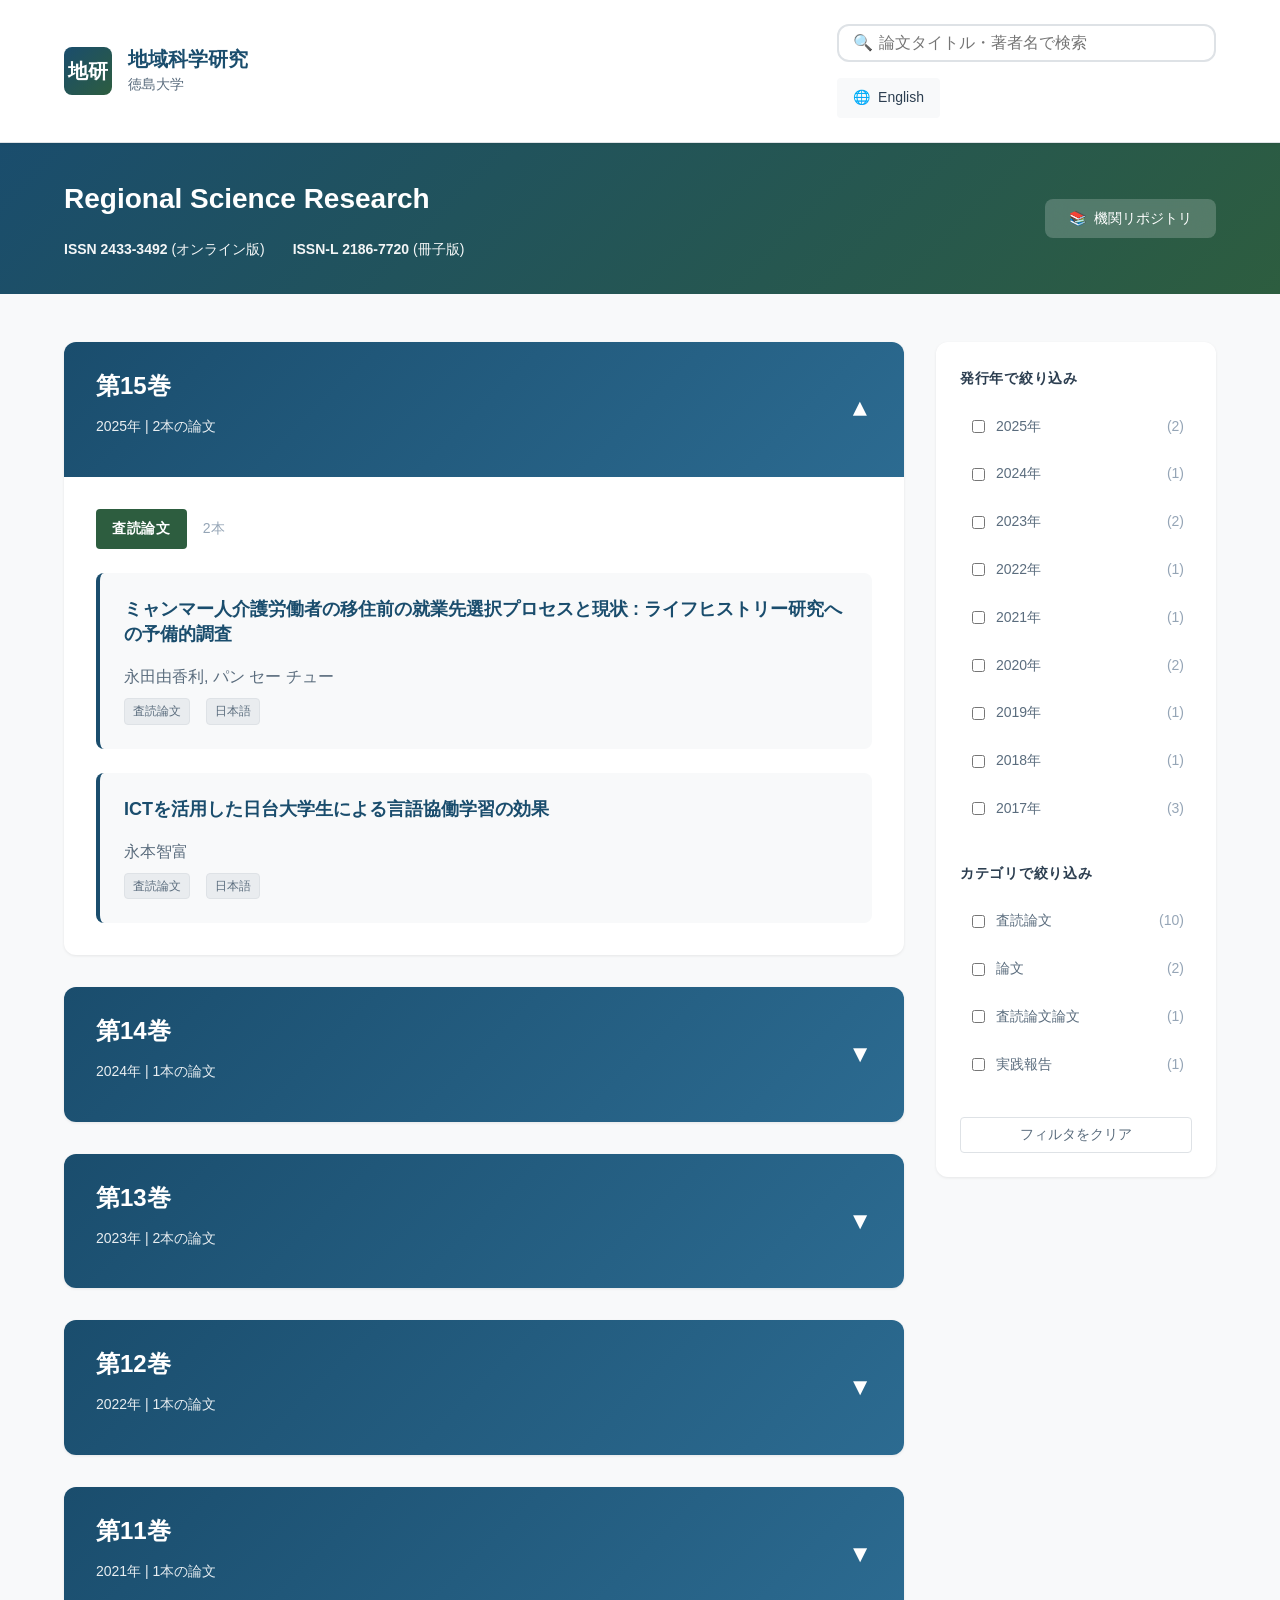
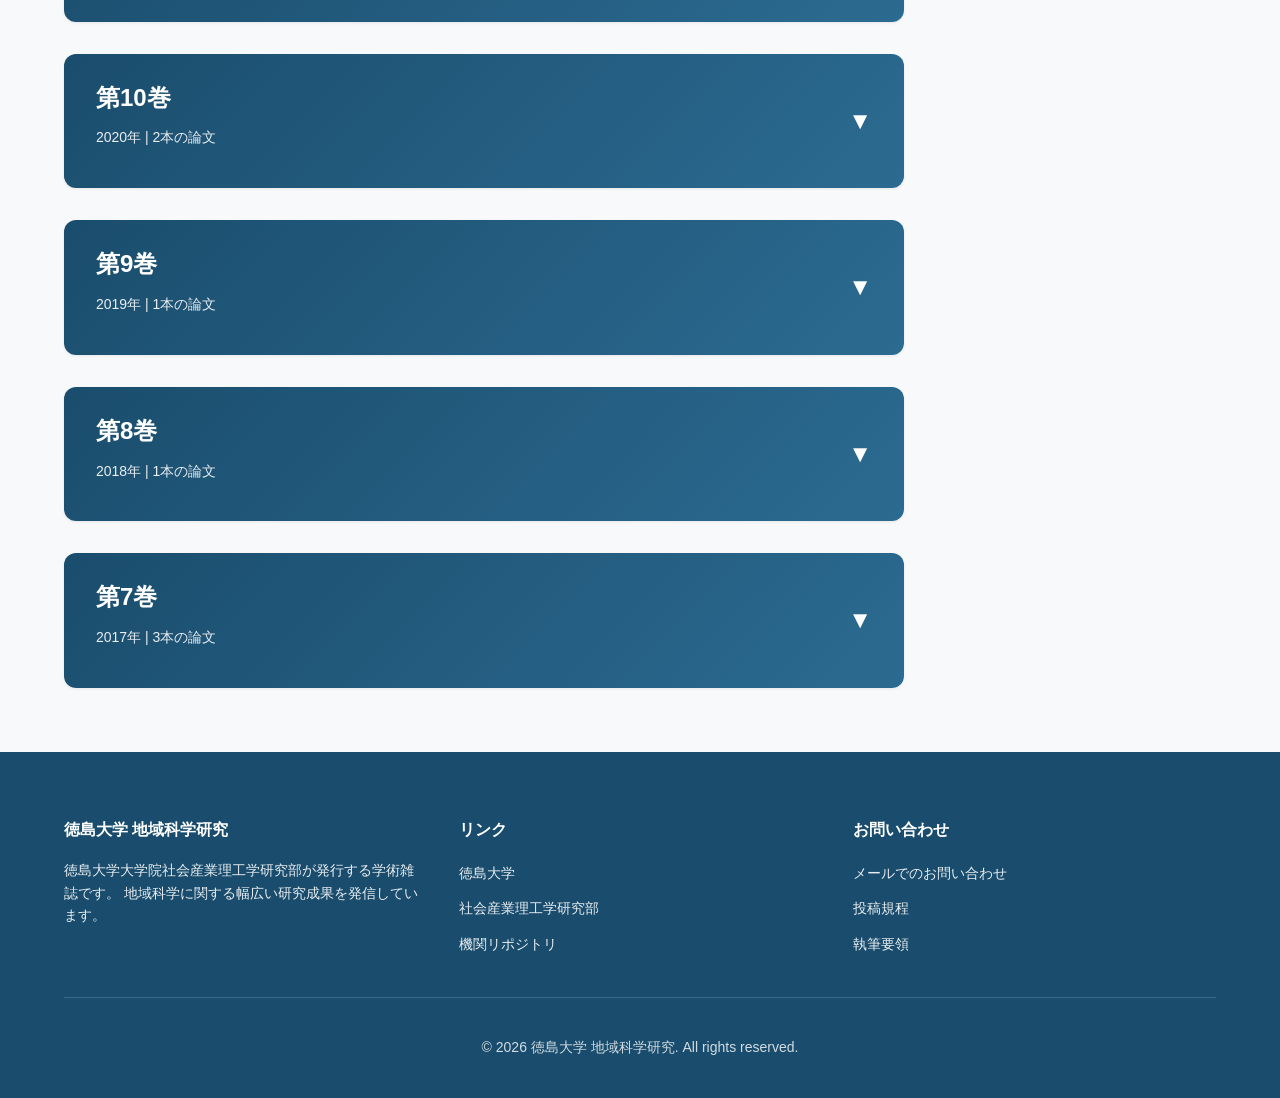
==== Bulletin/index.html @ 2221869e "added Vol.72 Bulletin data." ====
<!DOCTYPE html>
<html lang="ja">
<head>
    <meta charset="UTF-8">
    <meta name="viewport" content="width=device-width, initial-scale=1.0">
    <meta name="description" content="徳島大学 地域科学研究の目次一覧。研究論文、査読論文、研究ノートなどを巻号別に検索・閲覧できます。">
    <meta name="keywords" content="徳島大学, 地域科学研究, 学術誌, 論文, 紀要">
    <meta name="author" content="掛井秀一 (KAKEI Hidekazu)">
    <title>徳島大学 地域科学研究 - 目次一覧</title>
    
    <!-- SEO & Open Graph -->
    <meta property="og:title" content="徳島大学 地域科学研究 - 目次一覧">
    <meta property="og:description" content="徳島大学 地域科学研究の目次一覧。研究論文、査読論文、研究ノートなどを巻号別に検索・閲覧できます。">
    <meta property="og:type" content="website">
    
    <link rel="stylesheet" href="styles.css">
</head>
<body>
    <!-- ヘッダー -->
    <header class="header" role="banner">
        <div class="header-container">
            <div class="site-branding">
                <div class="site-logo" aria-hidden="true">地研</div>
                <div>
                    <h1 class="site-title">地域科学研究</h1>
                    <p class="site-subtitle">徳島大学</p>
                </div>
            </div>
            
            <div class="header-actions">
                <div class="search-container">
                    <span class="search-icon" aria-hidden="true">🔍</span>
                    <input 
                        type="search" 
                        class="search-input" 
                        id="searchInput"
                        placeholder="論文タイトル・著者名で検索"
                        aria-label="論文を検索"
                    >
                </div>
                <a href="reg_2025.html" class="lang-switch" aria-label="English版に切り替え">
                    <span aria-hidden="true">🌐</span>
                    <span>English</span>
                </a>
            </div>
        </div>
    </header>
    
    <!-- メタ情報バナー -->
    <section class="meta-banner">
        <div class="meta-container">
            <div class="meta-info">
                <h1>Regional Science Research</h1>
                <p class="issn-info">
                    <span><strong>ISSN 2433-3492</strong> (オンライン版)</span>
                    <span><strong>ISSN-L 2186-7720</strong> (冊子版)</span>
                </p>
            </div>
            <a href="https://www.tokushima-u.ac.jp/ias/bulletin/" class="repo-link" target="_blank" rel="noopener noreferrer">
                <span aria-hidden="true">📚</span>
                <span>機関リポジトリ</span>
            </a>
        </div>
    </section>
    
    <!-- メインコンテンツ -->
    <main class="main-container">
        <!-- 論文一覧 -->
        <div class="volumes-container" id="volumesContainer" role="main" aria-label="論文一覧">
            <!-- JavaScriptで動的に生成 -->
        </div>
        
        <!-- フィルタサイドバー -->
        <aside class="filters-sidebar" role="complementary" aria-label="フィルタ">
            <div class="filter-section">
                <h2 class="filter-title">発行年で絞り込み</h2>
                <div class="filter-options" id="yearFilters">
                    <!-- JavaScriptで動的に生成 -->
                </div>
            </div>
            
            <div class="filter-section">
                <h2 class="filter-title">カテゴリで絞り込み</h2>
                <div class="filter-options" id="categoryFilters">
                    <!-- JavaScriptで動的に生成 -->
                </div>
            </div>
            
            <button class="clear-filters" id="clearFilters">フィルタをクリア</button>
        </aside>
    </main>
    
    <!-- フッター -->
    <footer class="footer" role="contentinfo">
        <div class="footer-container">
            <div class="footer-content">
                <div class="footer-section">
                    <h3>徳島大学 地域科学研究</h3>
                    <p>
                        徳島大学大学院社会産業理工学研究部が発行する学術雑誌です。
                        地域科学に関する幅広い研究成果を発信しています。
                    </p>
                </div>
                
                <div class="footer-section">
                    <h3>リンク</h3>
                    <ul class="footer-links">
                        <li><a href="https://www.tokushima-u.ac.jp/" target="_blank" rel="noopener">徳島大学</a></li>
                        <li><a href="https://www.tokushima-u.ac.jp/ias/" target="_blank" rel="noopener">社会産業理工学研究部</a></li>
                        <li><a href="https://www.tokushima-u.ac.jp/ias/bulletin/" target="_blank" rel="noopener">機関リポジトリ</a></li>
                    </ul>
                </div>
                
                <div class="footer-section">
                    <h3>お問い合わせ</h3>
                    <ul class="footer-links">
                        <li><a href="mailto:contact@example.com">メールでのお問い合わせ</a></li>
                        <li><a href="#">投稿規程</a></li>
                        <li><a href="#">執筆要領</a></li>
                    </ul>
                </div>
            </div>
            
            <div class="footer-bottom">
                <p>&copy; 2026 徳島大学 地域科学研究. All rights reserved.</p>
            </div>
        </div>
    </footer>
    
    <script>
        // ============================================
        // データ
        // ============================================
        const volumesData = [
            {
                volume: 15,
                year: 2025,
                sections: {
                    "査読論文": [
                        {
                            title: "The Pre-Migration Work Destination Selection Process and current situation of Myanmar Care Migrant Workers in Rural Japan : A Preliminary Study for Life History Research",
                            titleJa: "ミャンマー人介護労働者の移住前の就業先選択プロセスと現状 : ライフヒストリー研究への予備的調査",
                            authors: "Yukari Nagata, Pann Thae Chu",
                            authorsJa: "永田由香利, パン セー チュー",
                            link: "https://tokushima-u.repo.nii.ac.jp/records/2013313",
                            language: "ja",
                            tags: ["査読論文"]
                        },
                        {
                            title: "A Case Study on Future Prospects of ICT-Based Collaborative Language Learning between Japanese and Taiwanese University Students",
                            titleJa: "ICTを活用した日台大学生による言語協働学習の効果",
                            authors: "Chifu Nagamoto",
                            authorsJa: "永本智富",
                            link: "https://tokushima-u.repo.nii.ac.jp/records/2013862",
                            language: "ja",
                            tags: ["査読論文"]
                        }
                    ]
                }
            },
            {
                volume: 14,
                year: 2024,
                sections: {
                    "査読論文": [
                        {
                            title: "Issues regarding skateboarding events sponsored by the government – Examples of three events held in Tokushima Prefecture –",
                            titleJa: "行政が主催するスケートボードイベントに関する課題 – 徳島県で開催された3つのイベントを事例として –",
                            authors: "Mikiya Ota, Takuya Yabe",
                            authorsJa: "太田幹也, 矢部拓也",
                            link: "https://repo.lib.tokushima-u.ac.jp/ja/list/t-pubs/rsr/14/--/item/119391",
                            language: "ja",
                            tags: ["査読論文"]
                        }
                    ]
                }
            },
            {
                volume: 13,
                year: 2023,
                sections: {
                    "査読論文": [
                        {
                            title: "Issues and Possibility of Agricultural Cooperative in Marketing of Vegetables Through Analysis of Farmer's Market in Tokushima Prefecture : A Case Study in \"JA-Yumeichiba\" of Awagun-Tobu Agricultural Cooperative",
                            titleJa: "徳島県における農産物直売所の分析を通した農協の青果物マーケティングの課題と可能性 : 阿波郡東部農協「JA夢市場」を事例として",
                            authors: "Naoshi Hashimoto, Atsushi Yamafuji",
                            authorsJa: "橋本直史, 山藤篤",
                            link: "https://repo.lib.tokushima-u.ac.jp/ja/list/t-pubs/rsr/13/--/item/117894",
                            language: "ja",
                            tags: ["査読論文"]
                        },
                        {
                            title: "Issues and possibility of Carrot Marketing in Main Production Area of Tokushima Prefecture under COVID-19 Pandemic: A Case Study in Itanogun Agricultural Cooperative",
                            titleJa: "コロナ禍における徳島県主産地のニンジンマーケティングの課題と可能性 : 板野郡農協を事例として",
                            authors: "Naoshi Hashimoto",
                            authorsJa: "橋本直史",
                            link: "https://repo.lib.tokushima-u.ac.jp/ja/list/t-pubs/rsr/13/--/item/118517",
                            language: "ja",
                            tags: ["査読論文"]
                        }
                    ]
                }
            },
            {
                volume: 12,
                year: 2022,
                sections: {
                    "論文": [
                        {
                            title: "Present situation of Elaeocarpus zolloingeri tree planted in Mt. Shiroyama in 2006 : survival and infection status of Elaeocarpus yellows (Second Report)",
                            titleJa: "2006年に城山に植栽されたホルトノキの現況 : 生存と黄化病感染状況（第2報）",
                            authors: "Masaya Satoh, Nanoha Kusuda, Yoshiki Osaka, Sachina Seki, Mone Abe",
                            authorsJa: "佐藤征弥, 楠田菜乃羽, 大阪佳季, 関幸奈, 阿部萌音",
                            link: "https://repo.lib.tokushima-u.ac.jp/ja/list/t-pubs/rsr/12/--/item/117627",
                            language: "ja",
                            tags: ["論文"]
                        }
                    ]
                }
            },
            {
                volume: 11,
                year: 2021,
                sections: {
                    "査読論文": [
                        {
                            title: "Analysis on Agricultural Marketing of Naruto-Kintoki under Expandion of Exportation of Domestic Sweet Potato : Focus on Agricultural Cooperatives in Tokushima",
                            titleJa: "国産かんしょ輸出拡大下における鳴門金時の農業マーケティング分析 : 徳島県の農協を中心に",
                            authors: "Naoshi Hashimoto, Takashi Toyonari, Takehiko Tsuda",
                            authorsJa: "橋本直史, 豊成尚, 津田岳彦",
                            link: "https://repo.lib.tokushima-u.ac.jp/ja/list/t-pubs/rsr/11/--/item/115858",
                            language: "ja",
                            tags: ["査読論文"]
                        }
                    ]
                }
            },
            {
                volume: 10,
                year: 2020,
                sections: {
                    "査読論文": [
                        {
                            title: "Hachisuka Mochiaki's Overseas Achievements",
                            titleJa: "蜂須賀正韶の海外における業績",
                            authors: "Masaya Satoh, Yuri Takasuka, Daiki Matsu-ura, Yoshimi Takagi, Masaki Tomitsuka, Ryuji Yorioka, Takayoshi Miyazaki",
                            authorsJa: "佐藤征弥, 高須賀友里, 松浦大樹, 高木佳美, 富塚正樹, 依岡隆二, 宮崎隆義",
                            link: "https://repo.lib.tokushima-u.ac.jp/115414",
                            language: "ja",
                            tags: ["査読論文"]
                        },
                        {
                            title: "About park management dedicated to skateboarding in city park administration - Taking Naruto City's community opening facility \"UZU Park\" as an example -",
                            titleJa: "都市公園行政におけるスケートボード専用公園の管理運営について － 鳴門市コミュニティ開放施設「UZU PARK」を事例として －",
                            authors: "Mikiya Ota, Mituhiro Sato",
                            authorsJa: "太田幹也, 佐藤充宏",
                            link: "https://repo.lib.tokushima-u.ac.jp/115546",
                            language: "ja",
                            tags: ["査読論文"]
                        }
                    ]
                }
            },
            {
                volume: 9,
                year: 2019,
                sections: {
                    "論文": [
                        {
                            title: "Present situation of Elaeocarpus zolloingeri tree planted in Mt. Shiroyama in 2006 : survival and infection status of Elaeocarpus yellows",
                            titleJa: "2006年に城山に植栽されたホルトノキの現況 : 生存と黄化病感染状況",
                            authors: "Masaya Satoh, Miku Mizutani, Yuichi Kumagai, Ayano Nishimura, Ryuji Yorioka, Takayoshi Miyazaki",
                            authorsJa: "佐藤征弥, 水谷美玖, 熊谷雄一, 西村綾乃, 依岡隆二, 宮崎隆義",
                            link: "https://repo.lib.tokushima-u.ac.jp/113913",
                            language: "ja",
                            tags: ["論文"]
                        }
                    ]
                }
            },
            {
                volume: 8,
                year: 2018,
                sections: {
                    "査読論文": [
                        {
                            title: "Reexamination of the formation process of the retail market structure in the Japanese confectionery market : Focus on the 1970s to 2000s",
                            titleJa: "日本の菓子市場における小売市場構造の形成過程の再検討 : 1970年代から2000年代を中心に",
                            authors: "Naoshi Hashimoto",
                            authorsJa: "橋本直史",
                            link: "https://repo.lib.tokushima-u.ac.jp/112618",
                            language: "ja",
                            tags: ["査読論文"]
                        }
                    ]
                }
            },
            {
                volume: 7,
                year: 2017,
                sections: {
                    "査読論文論文": [
                        {
                            title: "Contemporary regional issues in sustainability : Prospective application for activation of local community and university education from an international seminar",
                            titleJa: "持続可能性における現代的地域課題：国際セミナーからの地域活性化と大学教育への展望的応用",
                            authors: "Awangku Hassanal Bahar Pengiran Bagul, Makoto Ohashi",
                            authorsJa: "アワンク・ハッサナル・バハル・ペンギラン・バグル, 大橋眞",
                            link: "https://repo.lib.tokushima-u.ac.jp/110200",
                            language: "en",
                            tags: ["論文"]
                        }
                    ],
                    "査読論文": [
                        {
                            title: "Relationship between Difficulties in Emotion Regulation and the Results of Activity and Distraction",
                            titleJa: "感情制御困難傾向と活動性および気晴らしの結果との関連",
                            authors: "Yuki Shinoura, Hiromi Sakai",
                            authorsJa: "篠浦友希, 境泉洋",
                            link: "https://repo.lib.tokushima-u.ac.jp/110887",
                            language: "ja",
                            tags: ["査読論文"]
                        }
                    ],
                    "実践報告": [
                        {
                            title: "Practical Report of FY2016 Tokushima University Faculty of Integrated Arts and Sciences Dean's Discretionary Budget Creative Research Project \"Moraes Commemoration Project for Regional Revitalization\"",
                            titleJa: "平成28年度徳島大学総合科学部部局長裁量経費総合科学部創生研究プロジェクト実践報告「モラエス顕彰による地方創生プロジェクト」",
                            authors: "Takayoshi Miyazaki, Eisaku Ishikawa, Masaya Satoh, Hiromi Sakai",
                            authorsJa: "宮崎隆義, 石川榮作, 佐藤征弥, 境泉洋",
                            link: "https://repo.lib.tokushima-u.ac.jp/110987",
                            language: "ja",
                            tags: ["実践報告"]
                        }
                    ]
                }
            }
        ];
        
        // ============================================
        // 状態管理
        // ============================================
        let activeYearFilters = new Set();
        let activeCategoryFilters = new Set();
        let searchQuery = '';
        
        // ============================================
        // 初期化
        // ============================================
        document.addEventListener('DOMContentLoaded', () => {
            renderFilters();
            renderVolumes();
            setupEventListeners();
        });
        
        // ============================================
        // フィルタの描画
        // ============================================
        function renderFilters() {
            // 年フィルタ
            const years = [...new Set(volumesData.map(v => v.year))].sort((a, b) => b - a);
            const yearFiltersContainer = document.getElementById('yearFilters');
            yearFiltersContainer.innerHTML = years.map(year => {
                const count = volumesData.find(v => v.year === year) ? 
                    Object.values(volumesData.find(v => v.year === year).sections)
                        .flat().length : 0;
                return `
                    <label class="filter-option">
                        <input type="checkbox" class="filter-checkbox year-filter" value="${year}" data-year="${year}">
                        <span class="filter-label">${year}年</span>
                        <span class="filter-count">(${count})</span>
                    </label>
                `;
            }).join('');
            
            // カテゴリフィルタ
            const categories = [...new Set(volumesData.flatMap(v => 
                Object.keys(v.sections)
            ))];
            const categoryFiltersContainer = document.getElementById('categoryFilters');
            categoryFiltersContainer.innerHTML = categories.map(category => {
                const count = volumesData.reduce((acc, v) => 
                    acc + (v.sections[category]?.length || 0), 0);
                return `
                    <label class="filter-option">
                        <input type="checkbox" class="filter-checkbox category-filter" value="${category}" data-category="${category}">
                        <span class="filter-label">${category}</span>
                        <span class="filter-count">(${count})</span>
                    </label>
                `;
            }).join('');
        }
        
        // ============================================
        // 巻号の描画
        // ============================================
        function renderVolumes() {
            const container = document.getElementById('volumesContainer');
            const filteredData = getFilteredData();
            
            if (filteredData.length === 0) {
                container.innerHTML = `
                    <div class="empty-state">
                        <div class="empty-state-icon" aria-hidden="true">📭</div>
                        <h2 class="empty-state-title">該当する論文が見つかりませんでした</h2>
                        <p class="empty-state-description">検索条件やフィルタを変更してお試しください</p>
                    </div>
                `;
                return;
            }
            
            container.innerHTML = filteredData.map(volume => `
                <article class="volume-card" data-volume="${volume.volume}">
                    <header class="volume-header" role="button" tabindex="0" aria-expanded="false" aria-controls="volume-${volume.volume}-content">
                        <div>
                            <h2 class="volume-title">第${volume.volume}巻</h2>
                            <p class="volume-meta">${volume.year}年 | ${getTotalPapers(volume)}本の論文</p>
                        </div>
                        <span class="accordion-icon" aria-hidden="true">▼</span>
                    </header>
                    <div class="volume-content" id="volume-${volume.volume}-content">
                        <div class="volume-body">
                            ${renderSections(volume.sections)}
                        </div>
                    </div>
                </article>
            `).join('');
            
            // アコーディオン機能
            document.querySelectorAll('.volume-header').forEach(header => {
                header.addEventListener('click', toggleAccordion);
                header.addEventListener('keydown', (e) => {
                    if (e.key === 'Enter' || e.key === ' ') {
                        e.preventDefault();
                        toggleAccordion(e);
                    }
                });
            });
            
            // 最新巻を自動的に展開
            const firstCard = document.querySelector('.volume-card');
            if (firstCard) {
                firstCard.classList.add('expanded');
                const header = firstCard.querySelector('.volume-header');
                if (header) {
                    header.setAttribute('aria-expanded', 'true');
                }
            }
        }
        
        function toggleAccordion(e) {
            const card = e.currentTarget.closest('.volume-card');
            const isExpanded = card.classList.contains('expanded');
            card.classList.toggle('expanded');
            e.currentTarget.setAttribute('aria-expanded', !isExpanded);
        }
        
        function renderSections(sections) {
            return Object.entries(sections).map(([category, papers]) => `
                <section class="category-section">
                    <div class="category-header">
                        <span class="category-badge">${category}</span>
                        <span class="category-count">${papers.length}本</span>
                    </div>
                    <div class="papers-list">
                        ${papers.map(paper => `
                            <article class="paper-item">
                                <a href="${paper.link}" class="paper-title-link" target="_blank" rel="noopener noreferrer">
                                    ${paper.titleJa || paper.title}
                                </a>
                                <p class="paper-authors">${paper.authorsJa || paper.authors}</p>
                                <div class="paper-meta">
                                    ${paper.tags.map(tag => `<span class="paper-tag">${tag}</span>`).join('')}
                                    <span class="paper-tag ${paper.language}">${paper.language === 'ja' ? '日本語' : '英語'}</span>
                                </div>
                            </article>
                        `).join('')}
                    </div>
                </section>
            `).join('');
        }
        
        function getTotalPapers(volume) {
            return Object.values(volume.sections).reduce((acc, papers) => acc + papers.length, 0);
        }
        
        // ============================================
        // フィルタリング
        // ============================================
        function getFilteredData() {
            let filtered = volumesData;
            
            // 年でフィルタ
            if (activeYearFilters.size > 0) {
                filtered = filtered.filter(v => activeYearFilters.has(v.year));
            }
            
            // カテゴリでフィルタ
            if (activeCategoryFilters.size > 0) {
                filtered = filtered.map(volume => ({
                    ...volume,
                    sections: Object.fromEntries(
                        Object.entries(volume.sections)
                            .filter(([category]) => activeCategoryFilters.has(category))
                    )
                })).filter(v => Object.keys(v.sections).length > 0);
            }
            
            // 検索でフィルタ
            if (searchQuery) {
                filtered = filtered.map(volume => ({
                    ...volume,
                    sections: Object.fromEntries(
                        Object.entries(volume.sections).map(([category, papers]) => [
                            category,
                            papers.filter(paper => 
                                matchesSearch(paper, searchQuery)
                            )
                        ]).filter(([_, papers]) => papers.length > 0)
                    )
                })).filter(v => Object.keys(v.sections).length > 0);
            }
            
            return filtered;
        }
        
        function matchesSearch(paper, query) {
            const searchText = query.toLowerCase();
            return (
                (paper.title && paper.title.toLowerCase().includes(searchText)) ||
                (paper.titleJa && paper.titleJa.toLowerCase().includes(searchText)) ||
                (paper.authors && paper.authors.toLowerCase().includes(searchText)) ||
                (paper.authorsJa && paper.authorsJa.toLowerCase().includes(searchText))
            );
        }
        
        // ============================================
        // イベントリスナー
        // ============================================
        function setupEventListeners() {
            // 検索
            const searchInput = document.getElementById('searchInput');
            searchInput.addEventListener('input', debounce((e) => {
                searchQuery = e.target.value.trim();
                renderVolumes();
            }, 300));
            
            // 年フィルタ
            document.addEventListener('change', (e) => {
                if (e.target.classList.contains('year-filter')) {
                    const year = parseInt(e.target.dataset.year);
                    if (e.target.checked) {
                        activeYearFilters.add(year);
                    } else {
                        activeYearFilters.delete(year);
                    }
                    renderVolumes();
                }
            });
            
            // カテゴリフィルタ
            document.addEventListener('change', (e) => {
                if (e.target.classList.contains('category-filter')) {
                    const category = e.target.dataset.category;
                    if (e.target.checked) {
                        activeCategoryFilters.add(category);
                    } else {
                        activeCategoryFilters.delete(category);
                    }
                    renderVolumes();
                }
            });
            
            // フィルタクリア
            document.getElementById('clearFilters').addEventListener('click', () => {
                activeYearFilters.clear();
                activeCategoryFilters.clear();
                searchQuery = '';
                document.getElementById('searchInput').value = '';
                document.querySelectorAll('.filter-checkbox').forEach(cb => cb.checked = false);
                renderVolumes();
            });
        }
        
        // ============================================
        // ユーティリティ
        // ============================================
        function debounce(func, wait) {
            let timeout;
            return function executedFunction(...args) {
                const later = () => {
                    clearTimeout(timeout);
                    func(...args);
                };
                clearTimeout(timeout);
                timeout = setTimeout(later, wait);
            };
        }
    </script>
</body>
</html>
---- Bulletin/styles.css ----
/* ============================================
   CSS変数: テーマ管理
============================================ */
:root {
    /* カラーパレット */
    --color-primary: #1a4d6d;        /* 深い藍色 */
    --color-primary-light: #2c6b91;
    --color-primary-dark: #0d3d5a;
    --color-accent: #2d5d3f;         /* 徳島の深緑 */
    --color-accent-light: #3d7d5f;
    --color-bg-main: #ffffff;
    --color-bg-secondary: #f8f9fa;
    --color-bg-tertiary: #e9ecef;
    --color-text-primary: #2c3e50;
    --color-text-secondary: #5a6c7d;
    --color-text-muted: #95a5b6;
    --color-border: #dee2e6;
    --color-link: #1a4d6d;
    --color-link-hover: #2c6b91;
    --color-shadow: rgba(0, 0, 0, 0.08);
    --color-focus: #4a90e2;
    
    /* タイポグラフィ */
    --font-family-base: -apple-system, BlinkMacSystemFont, "Segoe UI", "Hiragino Sans", "Hiragino Kaku Gothic ProN", "Noto Sans JP", Meiryo, sans-serif;
    --font-family-heading: -apple-system, BlinkMacSystemFont, "Segoe UI", "Hiragino Sans", "Hiragino Kaku Gothic ProN", "Noto Sans JP", Meiryo, sans-serif;
    --font-size-base: 16px;
    --font-size-small: 0.875rem;
    --font-size-large: 1.125rem;
    --line-height-base: 1.7;
    --line-height-heading: 1.4;
    
    /* スペーシング */
    --spacing-xs: 0.5rem;
    --spacing-sm: 1rem;
    --spacing-md: 1.5rem;
    --spacing-lg: 2rem;
    --spacing-xl: 3rem;
    --spacing-2xl: 4rem;
    
    /* コンポーネント */
    --border-radius: 8px;
    --border-radius-sm: 4px;
    --border-radius-lg: 12px;
    --box-shadow-sm: 0 1px 3px var(--color-shadow);
    --box-shadow-md: 0 4px 12px var(--color-shadow);
    --box-shadow-lg: 0 8px 24px var(--color-shadow);
    --transition-fast: 0.15s ease;
    --transition-base: 0.3s ease;
    
    /* レイアウト */
    --container-max-width: 1200px;
    --sidebar-width: 280px;
}

/* ============================================
   リセット & ベーススタイル
============================================ */
*, *::before, *::after {
    box-sizing: border-box;
}

html {
    font-size: var(--font-size-base);
    scroll-behavior: smooth;
}

body {
    margin: 0;
    padding: 0;
    font-family: var(--font-family-base);
    color: var(--color-text-primary);
    background-color: var(--color-bg-secondary);
    line-height: var(--line-height-base);
    -webkit-font-smoothing: antialiased;
    -moz-osx-font-smoothing: grayscale;
}

/* アクセシビリティ: フォーカスリング */
*:focus-visible {
    outline: 3px solid var(--color-focus);
    outline-offset: 2px;
}

/* ============================================
   ヘッダー
============================================ */
.header {
    background-color: var(--color-bg-main);
    border-bottom: 1px solid var(--color-border);
    padding: var(--spacing-md) 0;
    position: sticky;
    top: 0;
    z-index: 100;
    box-shadow: var(--box-shadow-sm);
}

.header-container {
    max-width: var(--container-max-width);
    margin: 0 auto;
    padding: 0 var(--spacing-md);
    display: flex;
    flex-wrap: wrap;
    align-items: center;
    gap: var(--spacing-md);
}

.site-branding {
    display: flex;
    align-items: center;
    gap: var(--spacing-sm);
    flex: 1;
    min-width: 0;
}

.site-logo {
    width: 48px;
    height: 48px;
    background: linear-gradient(135deg, var(--color-primary), var(--color-accent));
    border-radius: var(--border-radius);
    display: flex;
    align-items: center;
    justify-content: center;
    font-weight: bold;
    color: white;
    font-size: 1.25rem;
    flex-shrink: 0;
}

.site-title {
    margin: 0;
    font-size: 1.25rem;
    font-weight: 600;
    color: var(--color-primary);
    line-height: var(--line-height-heading);
}

.site-subtitle {
    margin: 0;
    font-size: var(--font-size-small);
    color: var(--color-text-secondary);
    font-weight: normal;
}

.header-actions {
    display: flex;
    align-items: center;
    gap: var(--spacing-sm);
    flex-wrap: wrap;
}

.lang-switch {
    display: inline-flex;
    align-items: center;
    gap: var(--spacing-xs);
    padding: var(--spacing-xs) var(--spacing-sm);
    background-color: var(--color-bg-secondary);
    border-radius: var(--border-radius-sm);
    text-decoration: none;
    color: var(--color-text-primary);
    font-size: var(--font-size-small);
    transition: all var(--transition-fast);
}

.lang-switch:hover {
    background-color: var(--color-primary);
    color: white;
}

.search-container {
    width: 100%;
    max-width: 400px;
    position: relative;
}

.search-input {
    width: 100%;
    padding: var(--spacing-xs) var(--spacing-sm);
    padding-left: 40px;
    border: 2px solid var(--color-border);
    border-radius: var(--border-radius-lg);
    font-size: var(--font-size-base);
    transition: all var(--transition-fast);
}

.search-input:focus {
    border-color: var(--color-primary);
    box-shadow: 0 0 0 3px rgba(26, 77, 109, 0.1);
}

.search-icon {
    position: absolute;
    left: var(--spacing-sm);
    top: 50%;
    transform: translateY(-50%);
    color: var(--color-text-muted);
    pointer-events: none;
}

/* ============================================
   メタ情報バナー
============================================ */
.meta-banner {
    background: linear-gradient(135deg, var(--color-primary), var(--color-accent));
    color: white;
    padding: var(--spacing-lg) 0;
}

.meta-container {
    max-width: var(--container-max-width);
    margin: 0 auto;
    padding: 0 var(--spacing-md);
    display: flex;
    flex-wrap: wrap;
    gap: var(--spacing-lg);
    align-items: center;
}

.meta-info {
    flex: 1;
    min-width: 300px;
}

.meta-info h1 {
    margin: 0 0 var(--spacing-xs) 0;
    font-size: 1.75rem;
    font-weight: 600;
}

.issn-info {
    margin: var(--spacing-sm) 0 0 0;
    font-size: var(--font-size-small);
    opacity: 0.95;
}

.issn-info span {
    margin-right: var(--spacing-md);
}

.repo-link {
    display: inline-flex;
    align-items: center;
    gap: var(--spacing-xs);
    padding: var(--spacing-xs) var(--spacing-md);
    background-color: rgba(255, 255, 255, 0.2);
    color: white;
    text-decoration: none;
    border-radius: var(--border-radius);
    font-size: var(--font-size-small);
    font-weight: 500;
    transition: all var(--transition-fast);
    backdrop-filter: blur(10px);
}

.repo-link:hover {
    background-color: rgba(255, 255, 255, 0.3);
}

/* ============================================
   メインレイアウト
============================================ */
.main-container {
    max-width: var(--container-max-width);
    margin: var(--spacing-xl) auto;
    padding: 0 var(--spacing-md);
    display: grid;
    grid-template-columns: 1fr;
    gap: var(--spacing-lg);
}

@media (min-width: 1024px) {
    .main-container {
        grid-template-columns: 1fr var(--sidebar-width);
    }
}

/* ============================================
   フィルタサイドバー
============================================ */
.filters-sidebar {
    background-color: var(--color-bg-main);
    padding: var(--spacing-md);
    border-radius: var(--border-radius-lg);
    box-shadow: var(--box-shadow-sm);
    height: fit-content;
    position: sticky;
    top: calc(80px + var(--spacing-md));
}

.filter-section {
    margin-bottom: var(--spacing-lg);
}

.filter-section:last-child {
    margin-bottom: 0;
}

.filter-title {
    font-size: 0.9rem;
    font-weight: 600;
    color: var(--color-text-primary);
    margin: 0 0 var(--spacing-sm) 0;
    text-transform: uppercase;
    letter-spacing: 0.05em;
}

.filter-options {
    display: flex;
    flex-direction: column;
    gap: var(--spacing-xs);
}

.filter-option {
    display: flex;
    align-items: center;
    gap: var(--spacing-xs);
    padding: var(--spacing-xs);
    cursor: pointer;
    border-radius: var(--border-radius-sm);
    transition: background-color var(--transition-fast);
}

.filter-option:hover {
    background-color: var(--color-bg-secondary);
}

.filter-checkbox {
    cursor: pointer;
}

.filter-label {
    cursor: pointer;
    font-size: var(--font-size-small);
    color: var(--color-text-secondary);
    flex: 1;
}

.filter-count {
    font-size: var(--font-size-small);
    color: var(--color-text-muted);
}

.clear-filters {
    width: 100%;
    padding: var(--spacing-xs) var(--spacing-sm);
    background-color: transparent;
    border: 1px solid var(--color-border);
    border-radius: var(--border-radius-sm);
    color: var(--color-text-secondary);
    cursor: pointer;
    font-size: var(--font-size-small);
    transition: all var(--transition-fast);
}

.clear-filters:hover {
    background-color: var(--color-bg-secondary);
    border-color: var(--color-text-secondary);
}

/* ============================================
   巻号カード
============================================ */
.volumes-container {
    display: flex;
    flex-direction: column;
    gap: var(--spacing-lg);
}

.volume-card {
    background-color: var(--color-bg-main);
    border-radius: var(--border-radius-lg);
    box-shadow: var(--box-shadow-sm);
    overflow: hidden;
    transition: box-shadow var(--transition-base);
}

.volume-card:hover {
    box-shadow: var(--box-shadow-md);
}

.volume-header {
    background: linear-gradient(135deg, var(--color-primary), var(--color-primary-light));
    color: white;
    padding: var(--spacing-md) var(--spacing-lg);
    cursor: pointer;
    display: flex;
    align-items: center;
    justify-content: space-between;
    transition: background var(--transition-fast);
}

.volume-header:hover {
    background: linear-gradient(135deg, var(--color-primary-dark), var(--color-primary));
}

.volume-title {
    margin: 0;
    font-size: 1.5rem;
    font-weight: 600;
}

.volume-meta {
    font-size: var(--font-size-small);
    opacity: 0.9;
    margin-top: var(--spacing-xs);
}

.accordion-icon {
    font-size: 1.5rem;
    transition: transform var(--transition-base);
}

.volume-card.expanded .accordion-icon {
    transform: rotate(180deg);
}

.volume-content {
    max-height: 0;
    overflow: hidden;
    transition: max-height var(--transition-base) ease-out;
}

.volume-card.expanded .volume-content {
    max-height: 10000px;
}

.volume-body {
    padding: var(--spacing-lg);
}

/* ============================================
   カテゴリセクション
============================================ */
.category-section {
    margin-bottom: var(--spacing-lg);
}

.category-section:last-child {
    margin-bottom: 0;
}

.category-header {
    display: flex;
    align-items: center;
    gap: var(--spacing-sm);
    margin-bottom: var(--spacing-md);
}

.category-badge {
    display: inline-block;
    padding: var(--spacing-xs) var(--spacing-sm);
    background-color: var(--color-accent);
    color: white;
    font-size: var(--font-size-small);
    font-weight: 600;
    border-radius: var(--border-radius-sm);
    text-transform: uppercase;
    letter-spacing: 0.05em;
}

.category-count {
    font-size: var(--font-size-small);
    color: var(--color-text-muted);
}

/* ============================================
   論文リスト
============================================ */
.papers-list {
    display: flex;
    flex-direction: column;
    gap: var(--spacing-md);
}

.paper-item {
    padding: var(--spacing-md);
    border-left: 4px solid var(--color-primary);
    background-color: var(--color-bg-secondary);
    border-radius: var(--border-radius);
    transition: all var(--transition-fast);
}

.paper-item:hover {
    background-color: var(--color-bg-tertiary);
    border-left-color: var(--color-accent);
    transform: translateX(4px);
}

.paper-title-link {
    color: var(--color-link);
    text-decoration: none;
    font-size: var(--font-size-large);
    font-weight: 600;
    line-height: var(--line-height-heading);
    display: block;
    margin-bottom: var(--spacing-xs);
    transition: color var(--transition-fast);
}

.paper-title-link:hover {
    color: var(--color-link-hover);
    text-decoration: underline;
}

.paper-authors {
    color: var(--color-text-secondary);
    font-size: var(--font-size-base);
    margin-bottom: var(--spacing-xs);
}

.paper-meta {
    display: flex;
    flex-wrap: wrap;
    gap: var(--spacing-sm);
    align-items: center;
}

.paper-tag {
    display: inline-block;
    padding: 2px var(--spacing-xs);
    background-color: var(--color-bg-tertiary);
    color: var(--color-text-secondary);
    font-size: 0.75rem;
    border-radius: var(--border-radius-sm);
    border: 1px solid var(--color-border);
}

.paper-tag.japanese {
    background-color: #e3f2fd;
    border-color: #90caf9;
    color: #1565c0;
}

.paper-tag.english {
    background-color: #f3e5f5;
    border-color: #ce93d8;
    color: #6a1b9a;
}

/* ============================================
   空状態
============================================ */
.empty-state {
    text-align: center;
    padding: var(--spacing-2xl) var(--spacing-md);
    color: var(--color-text-muted);
}

.empty-state-icon {
    font-size: 4rem;
    margin-bottom: var(--spacing-md);
}

.empty-state-title {
    font-size: 1.5rem;
    color: var(--color-text-secondary);
    margin-bottom: var(--spacing-sm);
}

.empty-state-description {
    font-size: var(--font-size-base);
}

/* ============================================
   フッター
============================================ */
.footer {
    background-color: var(--color-primary);
    color: white;
    padding: var(--spacing-xl) 0 var(--spacing-md) 0;
    margin-top: var(--spacing-2xl);
}

.footer-container {
    max-width: var(--container-max-width);
    margin: 0 auto;
    padding: 0 var(--spacing-md);
}

.footer-content {
    display: grid;
    grid-template-columns: repeat(auto-fit, minmax(250px, 1fr));
    gap: var(--spacing-lg);
    margin-bottom: var(--spacing-lg);
}

.footer-section h3 {
    font-size: 1rem;
    font-weight: 600;
    margin-bottom: var(--spacing-sm);
}

.footer-section p {
    font-size: var(--font-size-small);
    line-height: 1.6;
    opacity: 0.9;
}

.footer-links {
    list-style: none;
    padding: 0;
    margin: 0;
}

.footer-links li {
    margin-bottom: var(--spacing-xs);
}

.footer-links a {
    color: white;
    text-decoration: none;
    font-size: var(--font-size-small);
    opacity: 0.9;
    transition: opacity var(--transition-fast);
}

.footer-links a:hover {
    opacity: 1;
    text-decoration: underline;
}

.footer-bottom {
    border-top: 1px solid rgba(255, 255, 255, 0.2);
    padding-top: var(--spacing-md);
    text-align: center;
    font-size: var(--font-size-small);
    opacity: 0.8;
}

/* ============================================
   レスポンシブ
============================================ */
@media (max-width: 1023px) {
    .filters-sidebar {
        position: static;
        margin-bottom: var(--spacing-lg);
    }
    
    .main-container {
        grid-template-columns: 1fr;
    }
}

@media (max-width: 768px) {
    .header-container {
        flex-direction: column;
        align-items: stretch;
    }
    
    .site-branding {
        justify-content: center;
    }
    
    .header-actions {
        justify-content: center;
    }
    
    .search-container {
        max-width: 100%;
    }
    
    .meta-container {
        flex-direction: column;
        align-items: stretch;
    }
    
    .meta-info {
        text-align: center;
    }
    
    .volume-title {
        font-size: 1.25rem;
    }
    
    .paper-title-link {
        font-size: 1rem;
    }
}

/* ============================================
   ユーティリティ
============================================ */
.sr-only {
    position: absolute;
    width: 1px;
    height: 1px;
    padding: 0;
    margin: -1px;
    overflow: hidden;
    clip: rect(0, 0, 0, 0);
    white-space: nowrap;
    border-width: 0;
}

.hidden {
    display: none !important;
}
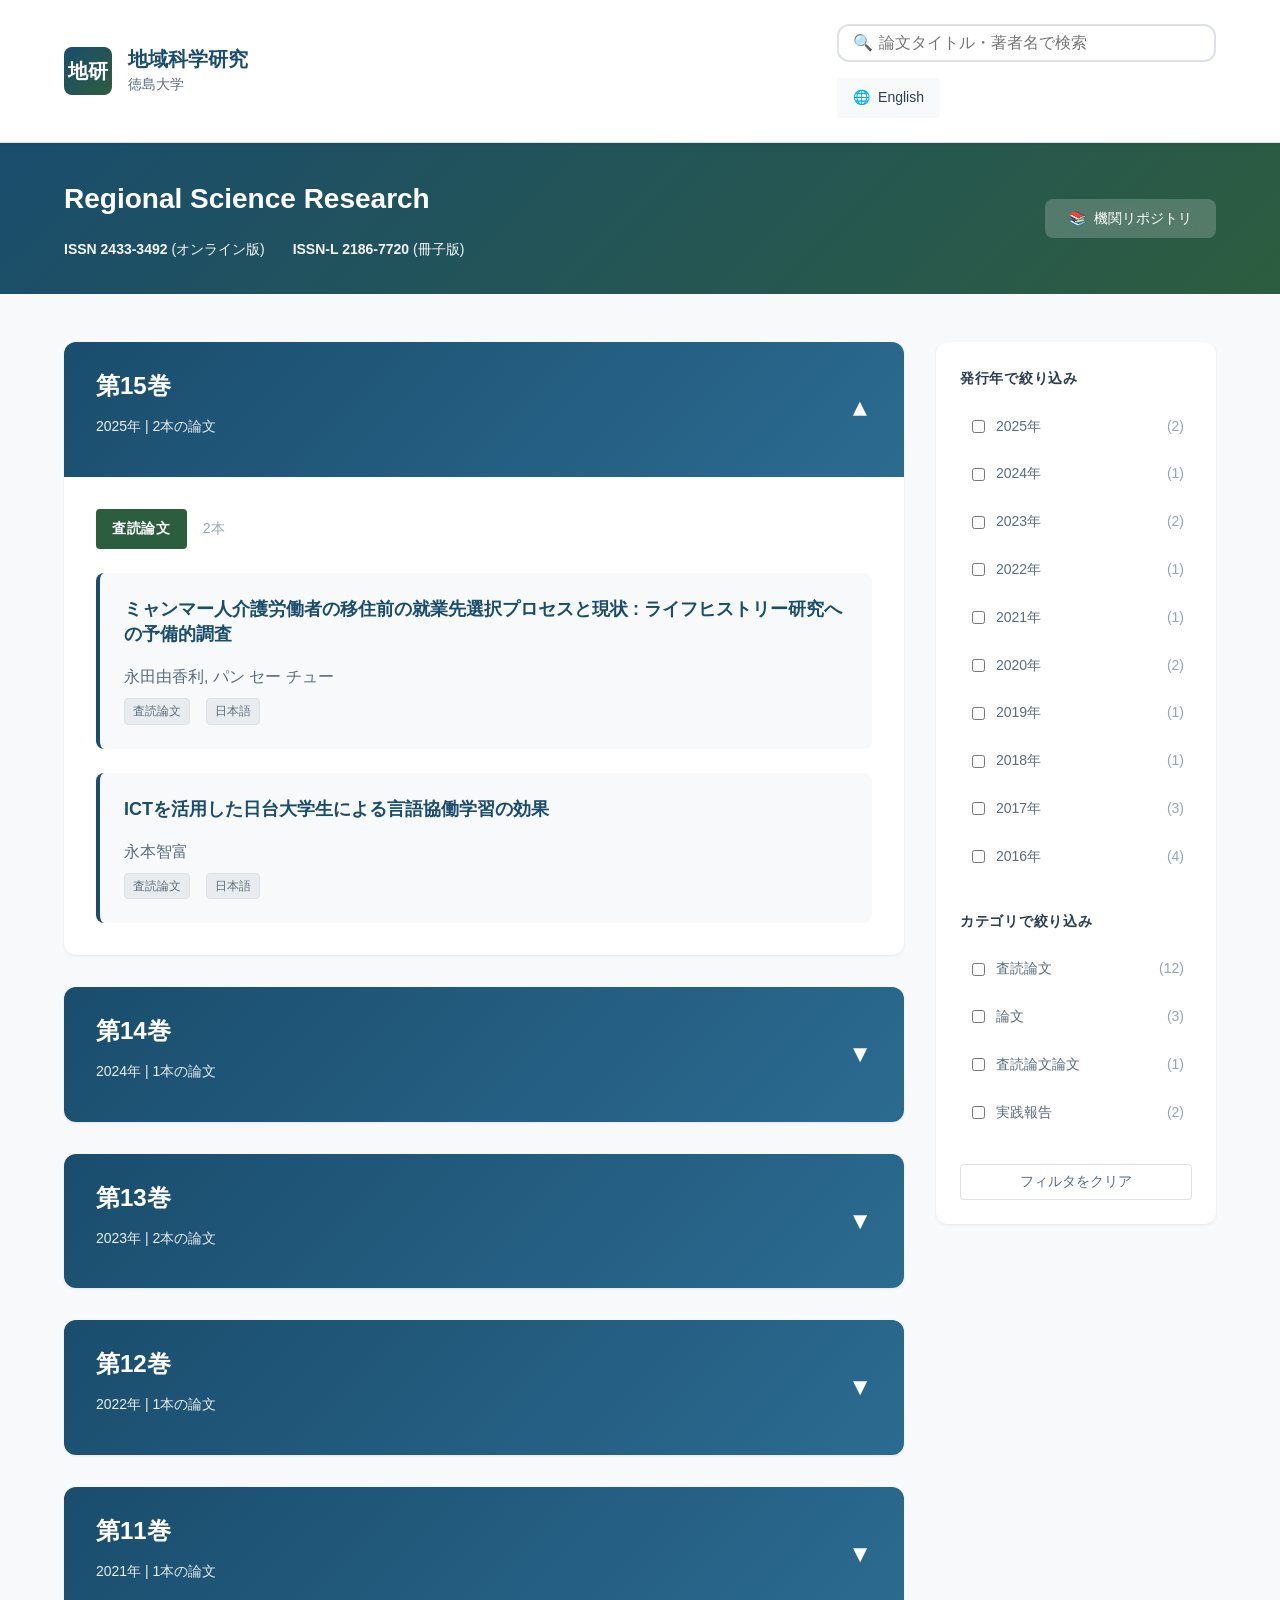
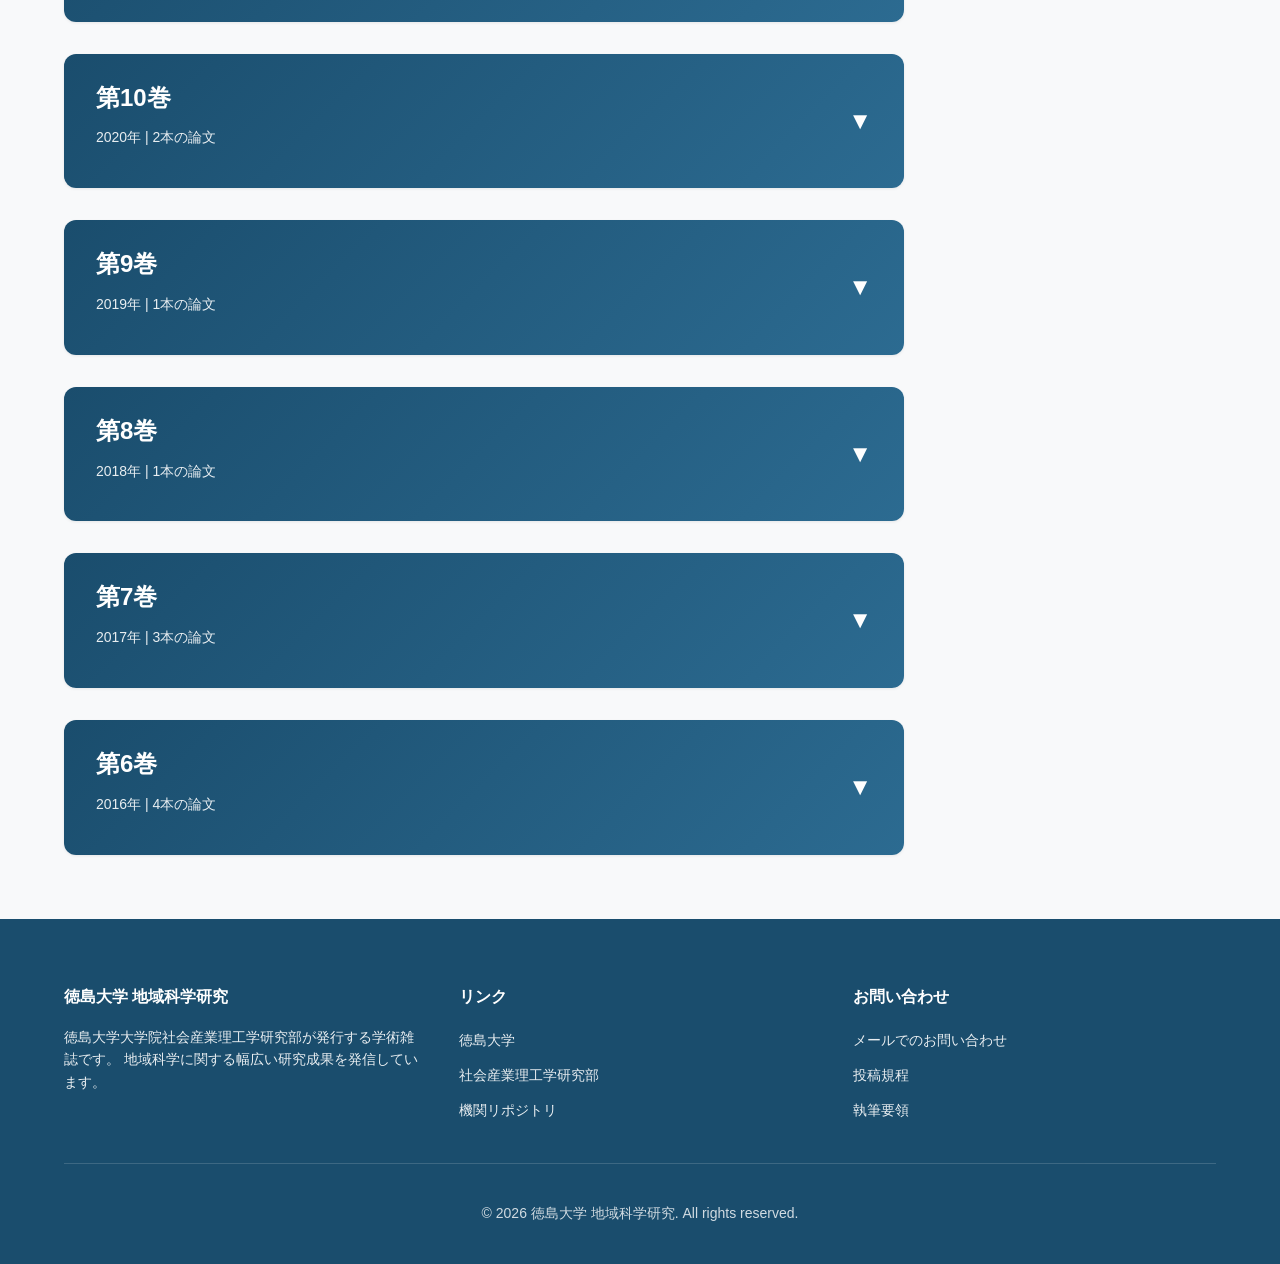
==== commit bbe4c5d6: "index.html added data to bulletin page vol.6" ====
--- a/Bulletin/index.html
+++ b/Bulletin/index.html
@@ -333,7 +333,55 @@
                         }
                     ]
                 }
-            }
+            },
+            {
+                volume: 6,
+                year: 2016,
+                sections: {
+                    "査読論文": [
+                        {
+                            title: "Relationship between duration of functional and dysfunctional self-focused attention and anxiety and depression",
+                            titleJa: "機能的・非機能的自己注目の持続と不安・抑うつの関連",
+                            authors: "Saki Taniguchi, Mai Miyamoto, Akiko Mizoguchi, Hiromi Sakai",
+                            authorsJa: "谷口早紀, 宮本真衣, 溝口暁子, 境泉洋",
+                            link: "https://repo.lib.tokushima-u.ac.jp/109601",
+                            language: "ja",
+                            tags: ["査読論文"]
+                        },
+                        {
+                            title: "The Present situation of Elaeocarpus zolloingeri tree planted in Mt. Shiroyama in 2006 : survival and infection status of Elaeocarpus yellows",
+                            titleJa: "2006年に徳島市城山に植樹されたホルトノキの苗木の現状 : 生育状況とホルトノキ萎黄病感染状況について",
+                            authors: "Masaya Satoh, Daisuke Minoda, Ryohei Takai, Yusuke Imada, Takaharu Anzai, Ryutaro Tanaka, Eri Shimokome, Ayami Oda, Hajime Nonoichi, Risa Kamae, Shota Okumura, Miyu Hirase, Chihiro Itonaga, Shinzaburo Sano, Hiroaki Nakagawa, Hiro Okada, Mayu Yamagata",
+                            authorsJa: "佐藤征弥, 箕田大祐, 高井竜平, 今田悠介, 安西隆治, 田中隆太郎, 下込衣里, 小田彩未, 野々市元, 釜江梨紗, 奥村彰太, 平瀬未悠, 糸永千尋, 佐野慎三郎, 中川寛章, 岡田ひろ, 山形真由",
+                            link: "https://repo.lib.tokushima-u.ac.jp/110014",
+                            language: "ja",
+                            tags: ["査読論文"]
+                        }
+                    ],
+                    "論文": [
+                        {
+                            title: "Moraes's Garden (6) Moraes's Eye: The Landscape of Tokushima",
+                            titleJa: "モラエスの庭 (6) モラエスの目：徳島の風景",
+                            authors: "Takayoshi Miyazaki, Eisaku Ishikawa, Masaya Satoh, Hiromi Sakai",
+                            authorsJa: "宮崎隆義, 石川榮作, 佐藤征弥, 境泉洋",
+                            link: "https://repo.lib.tokushima-u.ac.jp/110015",
+                            language: "ja",
+                            tags: ["論文"]
+                        }
+                    ],
+                    "実践報告": [
+                        {
+                            title: "Practical Report of FY2015 Tokushima University Faculty of Integrated Arts and Sciences Dean's Discretionary Budget Creative Research Project \"Globalism and Moraes - Reconstruction of Tokushima's Nature, People, and Heart that Moraes Spread to the World\"",
+                            titleJa: "平成27年度徳島大学総合科学部部局長裁量経費総合科学部創生研究プロジェクト実践報告「グローバリズムとモラエス - モラエスが世界に広げた〈徳島の自然・人・心〉の再構築 -」",
+                            authors: "Takayoshi Miyazaki, Eisaku Ishikawa, Masaya Satoh, Hiromi Sakai",
+                            authorsJa: "宮崎隆義, 石川榮作, 佐藤征弥, 境泉洋",
+                            link: "https://repo.lib.tokushima-u.ac.jp/110016",
+                            language: "ja",
+                            tags: ["実践報告"]
+                        }
+                    ]
+                }
+            }            
         ];
         
         // ============================================
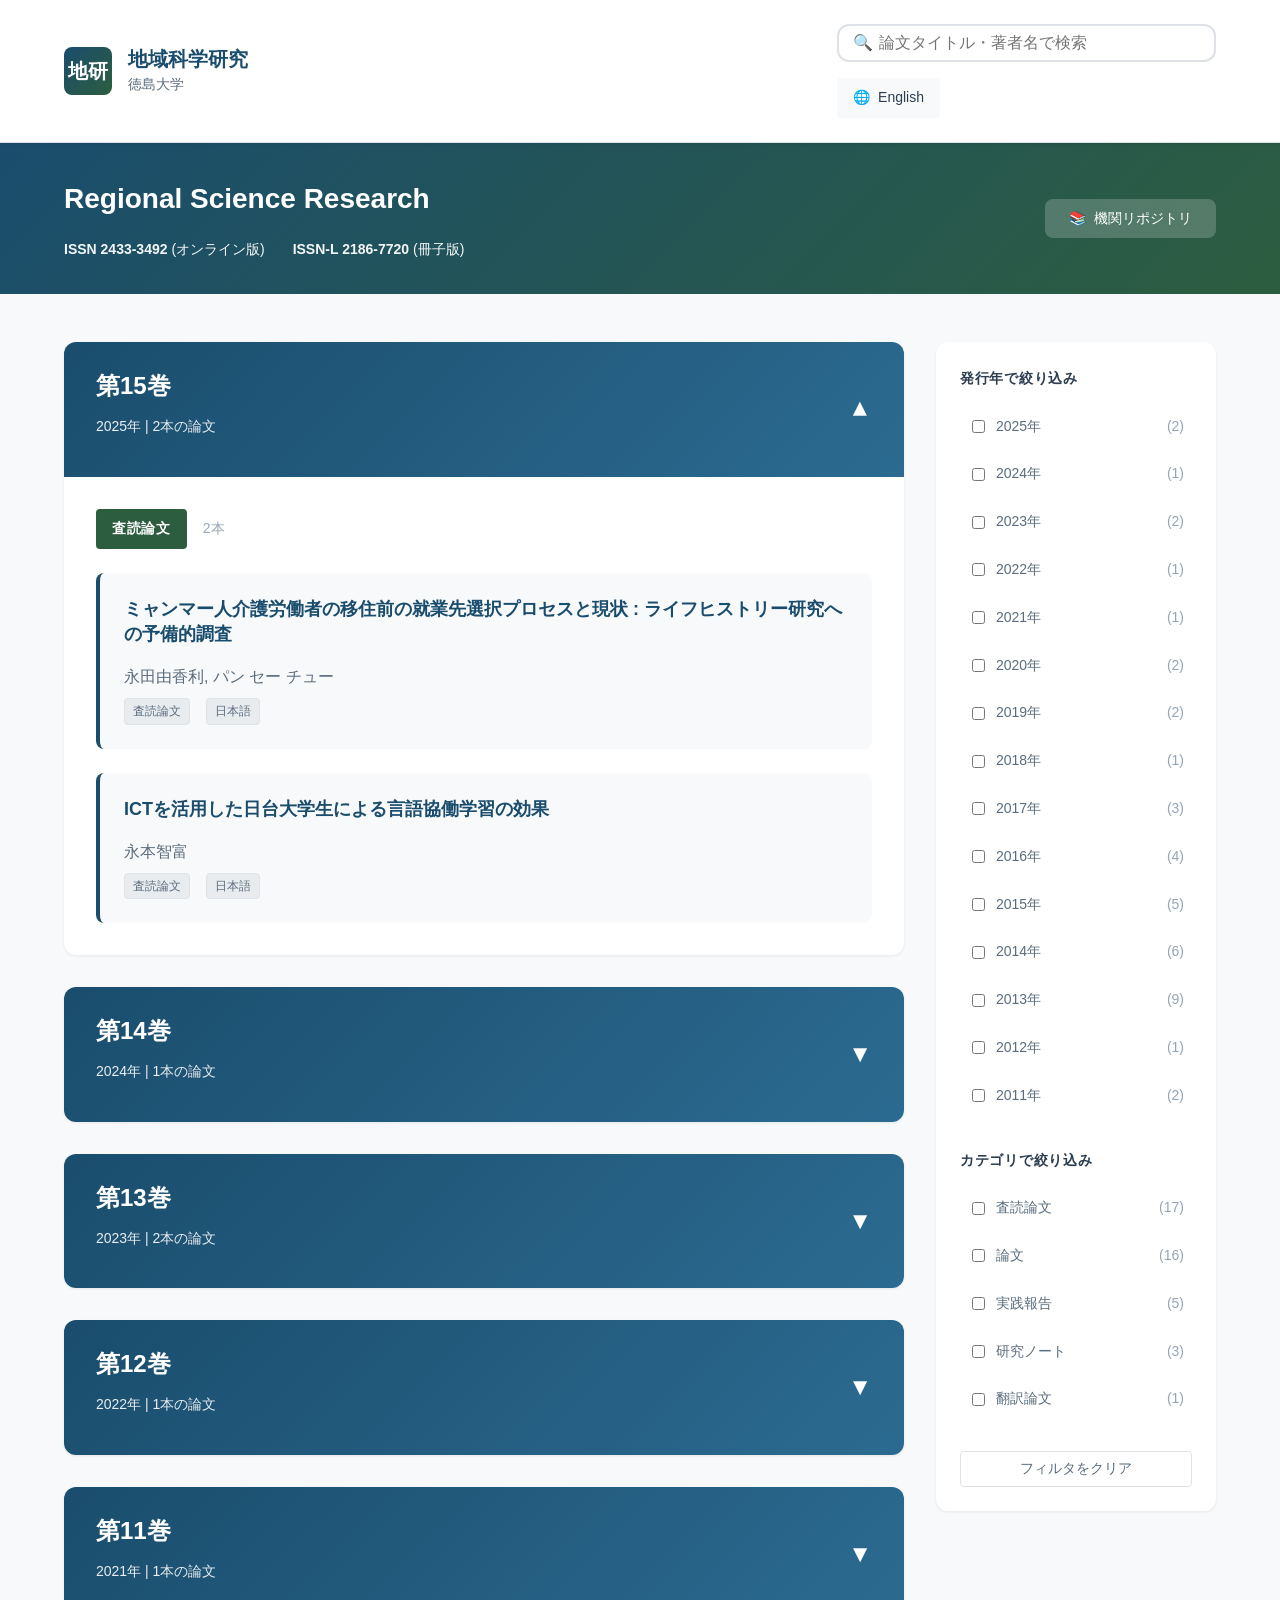
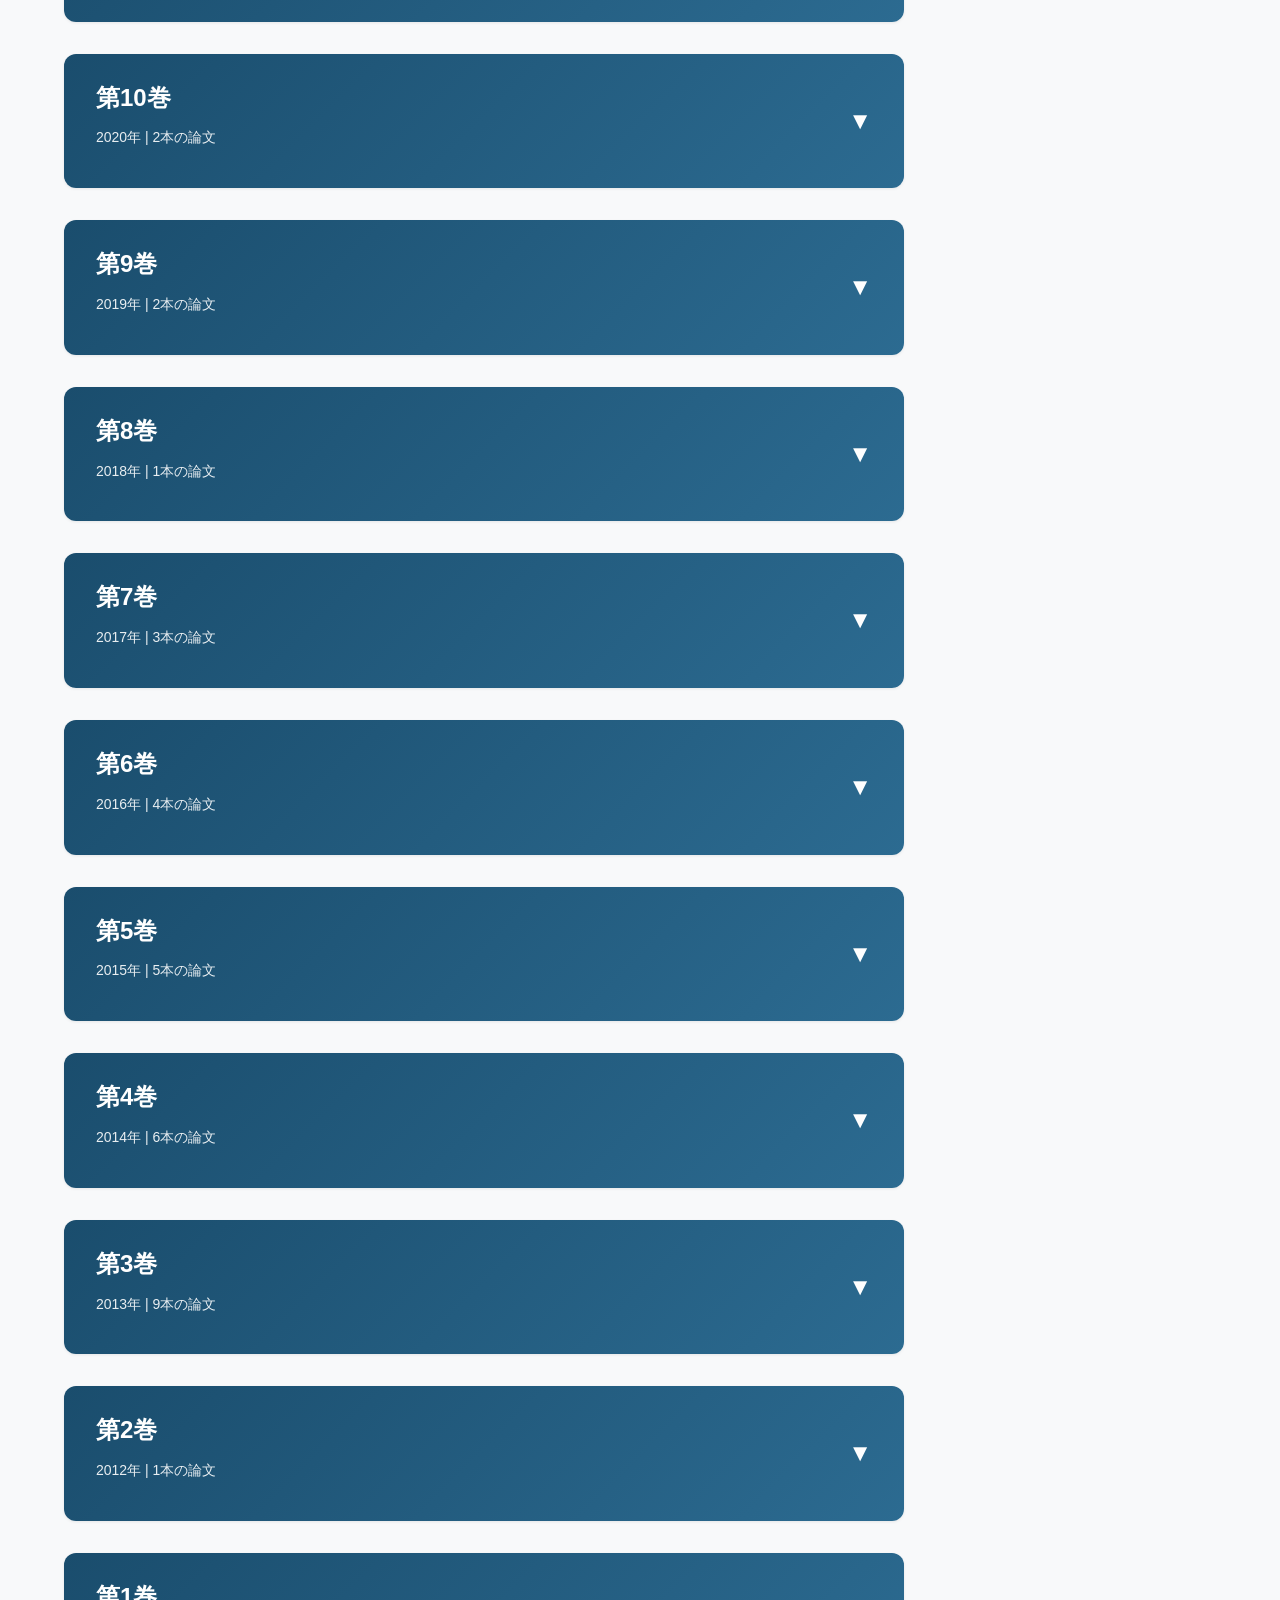
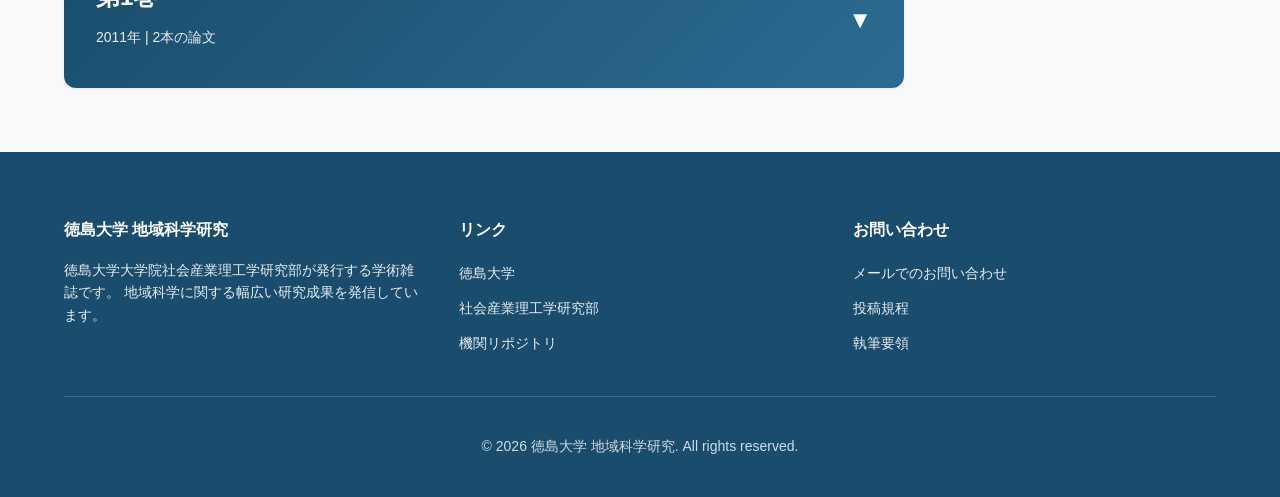
==== commit 15c26682: "index.html volumesData配列 13巻途中" ====
--- a/Bulletin/index.html
+++ b/Bulletin/index.html
@@ -225,7 +225,7 @@
                     "査読論文": [
                         {
                             title: "Analysis on Agricultural Marketing of Naruto-Kintoki under Expandion of Exportation of Domestic Sweet Potato : Focus on Agricultural Cooperatives in Tokushima",
-                            titleJa: "国産かんしょ輸出拡大下における鳴門金時の農業マーケティング分析 : 徳島県の農協を中心に",
+                            titleJa: "かんしょ輸出拡大下のなると金時産地の集荷・販売対応：輸出を通じた集出荷体制の検討",
                             authors: "Naoshi Hashimoto, Takashi Toyonari, Takehiko Tsuda",
                             authorsJa: "橋本直史, 豊成尚, 津田岳彦",
                             link: "https://repo.lib.tokushima-u.ac.jp/ja/list/t-pubs/rsr/11/--/item/115858",
@@ -242,16 +242,16 @@
                     "査読論文": [
                         {
                             title: "Hachisuka Mochiaki's Overseas Achievements",
-                            titleJa: "蜂須賀正韶の海外における業績",
+                            titleJa: "蜂須賀茂韶の海外での功績",
                             authors: "Masaya Satoh, Yuri Takasuka, Daiki Matsu-ura, Yoshimi Takagi, Masaki Tomitsuka, Ryuji Yorioka, Takayoshi Miyazaki",
-                            authorsJa: "佐藤征弥, 高須賀友里, 松浦大樹, 高木佳美, 富塚正樹, 依岡隆二, 宮崎隆義",
+                            authorsJa: "佐藤征弥, 高須賀友里, 松浦大樹, 高木佳美, 富塚昌輝, 依岡隆二, 宮崎隆義",
                             link: "https://repo.lib.tokushima-u.ac.jp/115414",
                             language: "ja",
                             tags: ["査読論文"]
                         },
                         {
                             title: "About park management dedicated to skateboarding in city park administration - Taking Naruto City's community opening facility \"UZU Park\" as an example -",
-                            titleJa: "都市公園行政におけるスケートボード専用公園の管理運営について － 鳴門市コミュニティ開放施設「UZU PARK」を事例として －",
+                            titleJa: "都市公園行政におけるスケートボード専用公園の管理運営について：鳴門市コミュニティ開放施設「UZU PARK」を事例として",
                             authors: "Mikiya Ota, Mituhiro Sato",
                             authorsJa: "太田幹也, 佐藤充宏",
                             link: "https://repo.lib.tokushima-u.ac.jp/115546",
@@ -265,13 +265,22 @@
                 volume: 9,
                 year: 2019,
                 sections: {
-                    "論文": [
-                        {
-                            title: "Present situation of Elaeocarpus zolloingeri tree planted in Mt. Shiroyama in 2006 : survival and infection status of Elaeocarpus yellows",
-                            titleJa: "2006年に城山に植栽されたホルトノキの現況 : 生存と黄化病感染状況",
-                            authors: "Masaya Satoh, Miku Mizutani, Yuichi Kumagai, Ayano Nishimura, Ryuji Yorioka, Takayoshi Miyazaki",
-                            authorsJa: "佐藤征弥, 水谷美玖, 熊谷雄一, 西村綾乃, 依岡隆二, 宮崎隆義",
-                            link: "https://repo.lib.tokushima-u.ac.jp/113913",
+                     "論文": [
+                        {
+                            title: "From corporal punishment to psychotropic drugs: From the narratives of facility staff working at child welfare institution Y in Z prefecture",
+                            titleJa: "体罰から向精神薬へ : Z県の児童養護施設Yで働く施設職員の語りから",
+                            authors: "Kohei Yoshida, Atsushi Tsuchiya",
+                            authorsJa: "吉田耕平, 土屋敦",
+                            link: "https://repo.lib.tokushima-u.ac.jp/113478",
+                            language: "ja",
+                            tags: ["論文"]
+                        },
+                        {
+                            title: "Verification of changes in perspectives on children's problem behavior and the medicalization process: From an examination of medical literature from the 1960s to the 2010s",
+                            titleJa: "子どもの問題行動への視角の変遷と医療化プロセスの検証 : 1960年代から2010年代の医学文献の検討から",
+                            authors: "Kohei Yoshida, Fumiya Sato, Atsushi Tsuchiya, Kayoko Ueno",
+                            authorsJa: "吉田耕平, 佐藤文哉, 土屋敦, 上野加代子",
+                            link: "https://repo.lib.tokushima-u.ac.jp/114059",
                             language: "ja",
                             tags: ["論文"]
                         }
@@ -282,15 +291,15 @@
                 volume: 8,
                 year: 2018,
                 sections: {
-                    "査読論文": [
-                        {
-                            title: "Reexamination of the formation process of the retail market structure in the Japanese confectionery market : Focus on the 1970s to 2000s",
-                            titleJa: "日本の菓子市場における小売市場構造の形成過程の再検討 : 1970年代から2000年代を中心に",
-                            authors: "Naoshi Hashimoto",
-                            authorsJa: "橋本直史",
-                            link: "https://repo.lib.tokushima-u.ac.jp/112618",
-                            language: "ja",
-                            tags: ["査読論文"]
+                    "論文": [
+                        {
+                            title: "A consideration of intercultural communication: Focusing on \"shame\" and \"amae\" culture",
+                            titleJa: "異文化コミュニケーションに関する一考察 : 「恥」と「甘え」文化を中心に",
+                            authors: "Huanu Tang, Makoto Ohashi",
+                            authorsJa: "唐画女, 大橋眞",
+                            link: "https://repo.lib.tokushima-u.ac.jp/111848",
+                            language: "ja",
+                            tags: ["論文"]
                         }
                     ]
                 }
@@ -299,12 +308,12 @@
                 volume: 7,
                 year: 2017,
                 sections: {
-                    "査読論文論文": [
+                    "論文": [
                         {
                             title: "Contemporary regional issues in sustainability : Prospective application for activation of local community and university education from an international seminar",
-                            titleJa: "持続可能性における現代的地域課題：国際セミナーからの地域活性化と大学教育への展望的応用",
+                            titleJa: "Contemporary regional issues in sustainability : Prospective application for activation of local community and university education from an international seminar",
                             authors: "Awangku Hassanal Bahar Pengiran Bagul, Makoto Ohashi",
-                            authorsJa: "アワンク・ハッサナル・バハル・ペンギラン・バグル, 大橋眞",
+                            authorsJa: "Awangku Hassanal Bahar Pengiran Bagul, Makoto Ohashi",
                             link: "https://repo.lib.tokushima-u.ac.jp/110200",
                             language: "en",
                             tags: ["論文"]
@@ -314,7 +323,7 @@
                         {
                             title: "Relationship between Difficulties in Emotion Regulation and the Results of Activity and Distraction",
                             titleJa: "感情制御困難傾向と活動性および気晴らしの結果との関連",
-                            authors: "Yuki Shinoura, Hiromi Sakai",
+                            authors: "Yuki Shinoura, Motohiro Sakai",
                             authorsJa: "篠浦友希, 境泉洋",
                             link: "https://repo.lib.tokushima-u.ac.jp/110887",
                             language: "ja",
@@ -325,7 +334,7 @@
                         {
                             title: "Practical Report of FY2016 Tokushima University Faculty of Integrated Arts and Sciences Dean's Discretionary Budget Creative Research Project \"Moraes Commemoration Project for Regional Revitalization\"",
                             titleJa: "平成28年度徳島大学総合科学部部局長裁量経費総合科学部創生研究プロジェクト実践報告「モラエス顕彰による地方創生プロジェクト」",
-                            authors: "Takayoshi Miyazaki, Eisaku Ishikawa, Masaya Satoh, Hiromi Sakai",
+                            authors: "Takayoshi Miyazaki, Eisaku Ishikawa, Masaya Satoh, Motohiro Sakai",
                             authorsJa: "宮崎隆義, 石川榮作, 佐藤征弥, 境泉洋",
                             link: "https://repo.lib.tokushima-u.ac.jp/110987",
                             language: "ja",
@@ -342,7 +351,7 @@
                         {
                             title: "Relationship between duration of functional and dysfunctional self-focused attention and anxiety and depression",
                             titleJa: "機能的・非機能的自己注目の持続と不安・抑うつの関連",
-                            authors: "Saki Taniguchi, Mai Miyamoto, Akiko Mizoguchi, Hiromi Sakai",
+                            authors: "Saki Taniguchi, Mai Miyamoto, Akiko Mizoguchi, Motohiro Sakai",
                             authorsJa: "谷口早紀, 宮本真衣, 溝口暁子, 境泉洋",
                             link: "https://repo.lib.tokushima-u.ac.jp/109601",
                             language: "ja",
@@ -361,8 +370,8 @@
                     "論文": [
                         {
                             title: "Moraes's Garden (6) Moraes's Eye: The Landscape of Tokushima",
-                            titleJa: "モラエスの庭 (6) モラエスの目：徳島の風景",
-                            authors: "Takayoshi Miyazaki, Eisaku Ishikawa, Masaya Satoh, Hiromi Sakai",
+                            titleJa: "モラエスの庭 −(6) モラエスの目：徳島の風景",
+                            authors: "Takayoshi Miyazaki, Eisaku Ishikawa, Masaya Satoh, Motohiro Sakai",
                             authorsJa: "宮崎隆義, 石川榮作, 佐藤征弥, 境泉洋",
                             link: "https://repo.lib.tokushima-u.ac.jp/110015",
                             language: "ja",
@@ -373,7 +382,7 @@
                         {
                             title: "Practical Report of FY2015 Tokushima University Faculty of Integrated Arts and Sciences Dean's Discretionary Budget Creative Research Project \"Globalism and Moraes - Reconstruction of Tokushima's Nature, People, and Heart that Moraes Spread to the World\"",
                             titleJa: "平成27年度徳島大学総合科学部部局長裁量経費総合科学部創生研究プロジェクト実践報告「グローバリズムとモラエス - モラエスが世界に広げた〈徳島の自然・人・心〉の再構築 -」",
-                            authors: "Takayoshi Miyazaki, Eisaku Ishikawa, Masaya Satoh, Hiromi Sakai",
+                            authors: "Takayoshi Miyazaki, Eisaku Ishikawa, Masaya Satoh, Motohiro Sakai",
                             authorsJa: "宮崎隆義, 石川榮作, 佐藤征弥, 境泉洋",
                             link: "https://repo.lib.tokushima-u.ac.jp/110016",
                             language: "ja",
@@ -381,7 +390,272 @@
                         }
                     ]
                 }
-            }            
+            },
+            {
+                volume: 5,
+                year: 2015,
+                sections: {
+                    "査読論文": [
+                        {
+                            title: "Effects of self-efficacy and employment anxiety on career indecision among university students",
+                            titleJa: "大学生の職業未決定に自己効力と就職不安が与える影響",
+                            authors: "Hirokazu Matsubara, Azusa Noma, Megumi Ushio, Motohiro Sakai",
+                            authorsJa: "松原弘和, 野間あずさ, 牛尾恵, 境泉洋",
+                            link: "https://repo.lib.tokushima-u.ac.jp/109547",
+                            language: "ja",
+                            tags: ["査読論文"]
+                        },
+                        {
+                            title: "The bridge and park built by German prisoners of war from Bando POW camp in the precincts of Oasa Hiko Shrine",
+                            titleJa: "板東俘虜収容所のドイツ兵が大麻比古神社境内に造った橋と公園",
+                            authors: "Masaya Satoh, Eri Tanegashima, Katsuaki Amita, Saburo Kawakami",
+                            authorsJa: "佐藤征弥, 種ヶ嶋絵理, 網田克明, 川上三郎",
+                            link: "https://repo.lib.tokushima-u.ac.jp/109548",
+                            language: "ja",
+                            tags: ["査読論文"]
+                        },
+                        {
+                            title: "Living with the \"stuttering\" body: The meaning of stuttering coping methods seen in narratives at a stuttering self-help organization",
+                            titleJa: "「嚼む」身体と共に生きる : 吃音自助組織での語りにみる吃音対処法の意味",
+                            authors: "Ryo Otsuka, Naoki Naito",
+                            authorsJa: "大塚諒, 内藤直樹",
+                            link: "https://repo.lib.tokushima-u.ac.jp/109551",
+                            language: "ja",
+                            tags: ["査読論文"]
+                        }
+                    ],
+                    "論文": [
+                        {
+                            title: "Moraes's Garden (5) The Position of Moraes's Works and the Fifth National Industrial Exhibition",
+                            titleJa: "モラエスの庭 −(5) モラエスの著作の位置づけと第五回内国勧業博覧会",
+                            authors: "Takayoshi Miyazaki, Eisaku Ishikawa, Masaya Satoh, Motohiro Sakai",
+                            authorsJa: "宮崎隆義, 石川榮作, 佐藤征弥, 境泉洋",
+                            link: "https://repo.lib.tokushima-u.ac.jp/109549",
+                            language: "ja",
+                            tags: ["論文"]
+                        }
+                    ],
+                    "実践報告": [
+                        {
+                            title: "Practical Report of FY2014 Tokushima University Faculty of Integrated Arts and Sciences Dean's Discretionary Budget Creative Research Project \"Globalism and Moraes - Reconstruction of Tokushima's Nature, People, and Heart that Moraes Spread to the World\"",
+                            titleJa: "平成26年度徳島大学総合科学部部局長裁量経費総合科学部創生研究プロジェクト実践報告「グローバリズムとモラエス - モラエスが世界に広げた〈徳島の自然・人・心〉の再構築 -」",
+                            authors: "Takayoshi Miyazaki, Eisaku Ishikawa, Masaya Satoh, Motohiro Sakai",
+                            authorsJa: "宮崎隆義, 石川榮作, 佐藤征弥, 境泉洋",
+                            link: "https://repo.lib.tokushima-u.ac.jp/109550",
+                            language: "ja",
+                            tags: ["実践報告"]
+                        }
+                    ]
+                }
+            },
+            {
+                volume: 4,
+                year: 2014,
+                sections: {
+                    "査読論文": [
+                        {
+                            title: "Use and significance of Anan City marble in historically important buildings in Japan",
+                            titleJa: "日本の歴史的重要建造物における徳島県阿南市産大理石の使用とその意義",
+                            authors: "Keisuke Ishida, Takahito Hayabuchi, Kenichi Nakao, Shozo Toomei",
+                            authorsJa: "石田啓祐, 早渕隆人, 中尾賢一, 東明省三",
+                            link: "https://repo.lib.tokushima-u.ac.jp/106424",
+                            language: "ja",
+                            tags: ["査読論文"]
+                        }
+                    ],
+                    "論文": [
+                        {
+                            title: "Marriage behavior of young people in Tokushima Prefecture",
+                            titleJa: "徳島県の若年層の結婚行動",
+                            authors: "Tomokuni Mizunoue, Tong Zhao",
+                            authorsJa: "水ノ上智邦, 趙彤",
+                            link: "https://repo.lib.tokushima-u.ac.jp/106425",
+                            language: "ja",
+                            tags: ["論文"]
+                        },
+                        {
+                            title: "Moraes's Garden (4) Gaze on Life, Gaze on Death",
+                            titleJa: "モラエスの庭 −(4) 生へのまなざし、死へのまなざし",
+                            authors: "Takayoshi Miyazaki, Eisaku Ishikawa, Masaya Satoh, Motohiro Sakai",
+                            authorsJa: "宮崎隆義, 石川榮作, 佐藤征弥, 境泉洋",
+                            link: "https://repo.lib.tokushima-u.ac.jp/106426",
+                            language: "ja",
+                            tags: ["論文"]
+                        },
+                        {
+                            title: "About articles on Moraes's grave, farewell ceremony, and his room reported in the Portuguese popular newspaper \"CIVILIZAÇÃO\" January 1930 issue",
+                            titleJa: "ポルトガルの大衆紙\"CIVILIZAÇÃO\"が1930年1月号で伝えたモラエスの墓、告別式、彼の部屋に関する記事について",
+                            authors: "Masaya Satoh, Takiko Okamura, Motohiro Sakai, Eisaku Ishikawa, Takayoshi Miyazaki",
+                            authorsJa: "佐藤征弥, 岡村多希子, 境泉洋, 石川榮作, 宮崎隆義",
+                            link: "https://repo.lib.tokushima-u.ac.jp/106428",
+                            language: "ja",
+                            tags: ["論文"]
+                        }
+                    ],
+                    "実践報告": [
+                        {
+                            title: "Practical Report of FY2013 Tokushima University Faculty of Integrated Arts and Sciences Dean's Discretionary Budget Creative Research Project \"Globalism and Moraes - Reconstruction of Tokushima's Nature, People, and Heart that Moraes Spread to the World\"",
+                            titleJa: "平成25年度徳島大学総合科学部学部長裁量経費総合科学部創生研究プロジェクト実践報告「グローバリズムとモラエス - モラエスが世界に広げた〈徳島の自然・人・心〉の再構築 -」",
+                            authors: "Takayoshi Miyazaki, Eisaku Ishikawa, Masaya Satoh, Motohiro Sakai",
+                            authorsJa: "宮崎隆義, 石川榮作, 佐藤征弥, 境泉洋",
+                            link: "https://repo.lib.tokushima-u.ac.jp/106427",
+                            language: "ja",
+                            tags: ["実践報告"]
+                        }
+                    ],
+                    "研究ノート": [
+                        {
+                            title: "Attempt to create a \"voice language map\" in the Yoshino River basin of Tokushima Prefecture",
+                            titleJa: "徳島県吉野川流域における『声の言語地図』作成の試み",
+                            authors: "Yukako Tsuboguchi, Abdunabi Ubul, Seiji Oizumi, Ying Chen",
+                            authorsJa: "峪口有香子, Abdunabi Ubul, 大泉誠治, 陳英",
+                            link: "https://repo.lib.tokushima-u.ac.jp/106429",
+                            language: "ja",
+                            tags: ["研究ノート"]
+                        }
+                    ]
+                }
+            },
+            {
+                volume: 3,
+                year: 2013,
+                sections: {
+                    "査読論文": [
+                        {
+                            title: "Current status and issues of a public campground as nature experience center based on facility usage data of the campground “Sanagochi Ikimonofureainosato” over the past fifteen years",
+                            titleJa: "自然体験活動の場としての公設キャンプ場の現状と課題 : 徳島県立佐那河内いきものふれあいの里キャンプ場における過去15 年間の利用者情報から",
+                            authors: "Haruna Matsuda, Yushu Tashiro",
+                            authorsJa: "松田春菜, 田代優秋",
+                            link: "https://tokushima-u.repo.nii.ac.jp/records/2002582",
+                            language: "ja",
+                            tags: ["査読論文"]
+                        }
+                    ],
+                    "論文": [
+                        {
+                            title: "Life strategies of migrant domestic workers in China: From interview surveys in Dalian",
+                            titleJa: "中国の出稼ぎ家事労働者の生活戦略 : 大連でのインタビュー調査から",
+                            authors: "Xinni Dong",
+                            authorsJa: "董鑫妮",
+                            link: "https://repo.lib.tokushima-u.ac.jp/105954",
+                            language: "ja",
+                            tags: ["論文"]
+                        },
+                        {
+                            title: "An overview of women's life in the late modern period in Japan: from the description of a daily 'Sakurado Nikki' in Awa district",
+                            titleJa: "日本の近世女性のあり方に関する一考察 - 阿波国における「桜戸日記」を中心に - ",
+                            authors: "Donovan Waters (translated by Masato Shimizu)",
+                            authorsJa: "湯麗, 劉潔, 大橋眞",
+                            link: "https://repo.lib.tokushima-u.ac.jp/106414",
+                            language: "ja",
+                            tags: ["論文"]
+                        },
+                        {
+                            title: "Three books of Moraes's picture postcards - Living areas, tourist resorts, and religiou piety -",
+                            titleJa: "モラエスの三つの絵葉書書簡集 - 絵葉書書簡からみえるモラエスの生活圏，旅行，信仰について -",
+                            authors: "Masaya Satoh, Yoshimi Takagi, Eisaku Ishikawa, Motohiro Sakai, Takayoshi Miyazaki",
+                            authorsJa: "佐藤征弥, 高木佳美, 石川栄作, 境泉洋, 宮崎隆義",
+                            link: "https://tokushima-u.repo.nii.ac.jp/records/2002579",
+                            language: "ja",
+                            tags: ["論文"]
+                        },
+                        {
+                            title: "Moraes's Garden (3) In the Eyes of a Stranger",
+                            titleJa: "モラエスの庭 − (3) 異邦人のまなざし -",
+                            authors: "Takayoshi Miyazaki, Masaya Satoh, Motohiro Sakai",
+                            authorsJa: "宮崎隆義, 佐藤征弥, 境泉洋",
+                            link: "https://tokushima-u.repo.nii.ac.jp/records/2002581",
+                            language: "ja",
+                            tags: ["論文"]
+                        }
+                    ],
+                    "実践報告": [
+                        {
+                            title: "A Report of the Project Studies in 2012 : Moraes's Garden : Nature, People and Heart of Tokushima",
+                            titleJa: "平成24年度徳島大学総合科学部学部長裁量経費総合科学部創生研究プロジェクト実践報告「モラエスの庭 - 徳島の自然・人・心 -」",
+                            authors: "Takayoshi Miyazaki, Masaya Satoh, Motohiro Sakai",
+                            authorsJa: "宮崎隆義, 佐藤征弥, 境泉洋",
+                            link: "https://tokushima-u.repo.nii.ac.jp/records/2002580",
+                            language: "ja",
+                            tags: ["実践報告"]
+                        }
+                    ],
+                    "研究ノート": [
+                        {
+                            title: "A new approach to evaluating cancer care-related information on the Internet: A medical information sociology essay focusing on meaningfulness in life",
+                            titleJa: "インターネットにおけるがん療養関連情報の新たな評価への試み : 生活における有意味さに注目した医療情報社会学的試論",
+                            authors: "Mina Karu, Chiemi Matsuura, Yoshio Kashida",
+                            authorsJa: "香留美菜, 松浦智恵美, 樫田美雄",
+                            link: "https://repo.lib.tokushima-u.ac.jp/105955",
+                            language: "ja",
+                            tags: ["研究ノート"]
+                        },
+                        {
+                            title: "A study on the relationship between the degree of participation in club activities and the mental health of university students",
+                            titleJa: "大学生のクラブ活動参加度とメンタルヘルスの関係に関する研究",
+                            authors: "Kazuya Takahashi, Motohiro Sakai",
+                            authorsJa: "高橋一也, 境泉洋",
+                            link: "https://repo.lib.tokushima-u.ac.jp/105956",
+                            language: "ja",
+                            tags: ["研究ノート"]
+                        }
+                    ],
+                    "翻訳論文": [
+                        {
+                            title: "The use of trusts in Canada",
+                            titleJa: "カナダにおける信託の利用",
+                            authors: "Donovan Waters (translated by Masato Shimizu)",
+                            authorsJa: "ドノヴァン・ウォーターズ著, 清水真人訳",
+                            link: "https://repo.lib.tokushima-u.ac.jp/106413",
+                            language: "ja",
+                            tags: ["翻訳論文"]
+                        }
+                    ]
+                }
+            },
+            {
+                volume: 2,
+                year: 2012,
+                sections: {
+                    "査読論文": [
+                        {
+                            title: "A consideration of intercultural communication: Focusing on \"shame\" and \"amae\" culture",
+                            titleJa: "異文化コミュニケーションに関する一考察 : 「恥」と「甘え」文化を中心に",
+                            authors: "Huanu Tang, Makoto Ohashi",
+                            authorsJa: "唐画女, 大橋眞",
+                            link: "https://repo.lib.tokushima-u.ac.jp/111848",
+                            language: "ja",
+                            tags: ["査読論文"]
+                        }
+                    ]
+                }
+            },
+            {
+                volume: 1,
+                year: 2011,
+                sections: {
+                    "論文": [
+                        {
+                            title: "From corporal punishment to psychotropic drugs: From the narratives of facility staff working at child welfare institution Y in Z prefecture",
+                            titleJa: "体罰から向精神薬へ : Z県の児童養護施設Yで働く施設職員の語りから",
+                            authors: "Kohei Yoshida, Atsushi Tsuchiya",
+                            authorsJa: "吉田耕平, 土屋敦",
+                            link: "https://repo.lib.tokushima-u.ac.jp/113478",
+                            language: "ja",
+                            tags: ["論文"]
+                        },
+                        {
+                            title: "Verification of changes in perspectives on children's problem behavior and the medicalization process: From an examination of medical literature from the 1960s to the 2010s",
+                            titleJa: "子どもの問題行動への視角の変遷と医療化プロセスの検証 : 1960年代から2010年代の医学文献の検討から",
+                            authors: "Kohei Yoshida, Fumiya Sato, Atsushi Tsuchiya, Kayoko Ueno",
+                            authorsJa: "吉田耕平, 佐藤文哉, 土屋敦, 上野加代子",
+                            link: "https://repo.lib.tokushima-u.ac.jp/114059",
+                            language: "ja",
+                            tags: ["論文"]
+                        }
+                    ]
+                }
+            }
         ];
         
         // ============================================
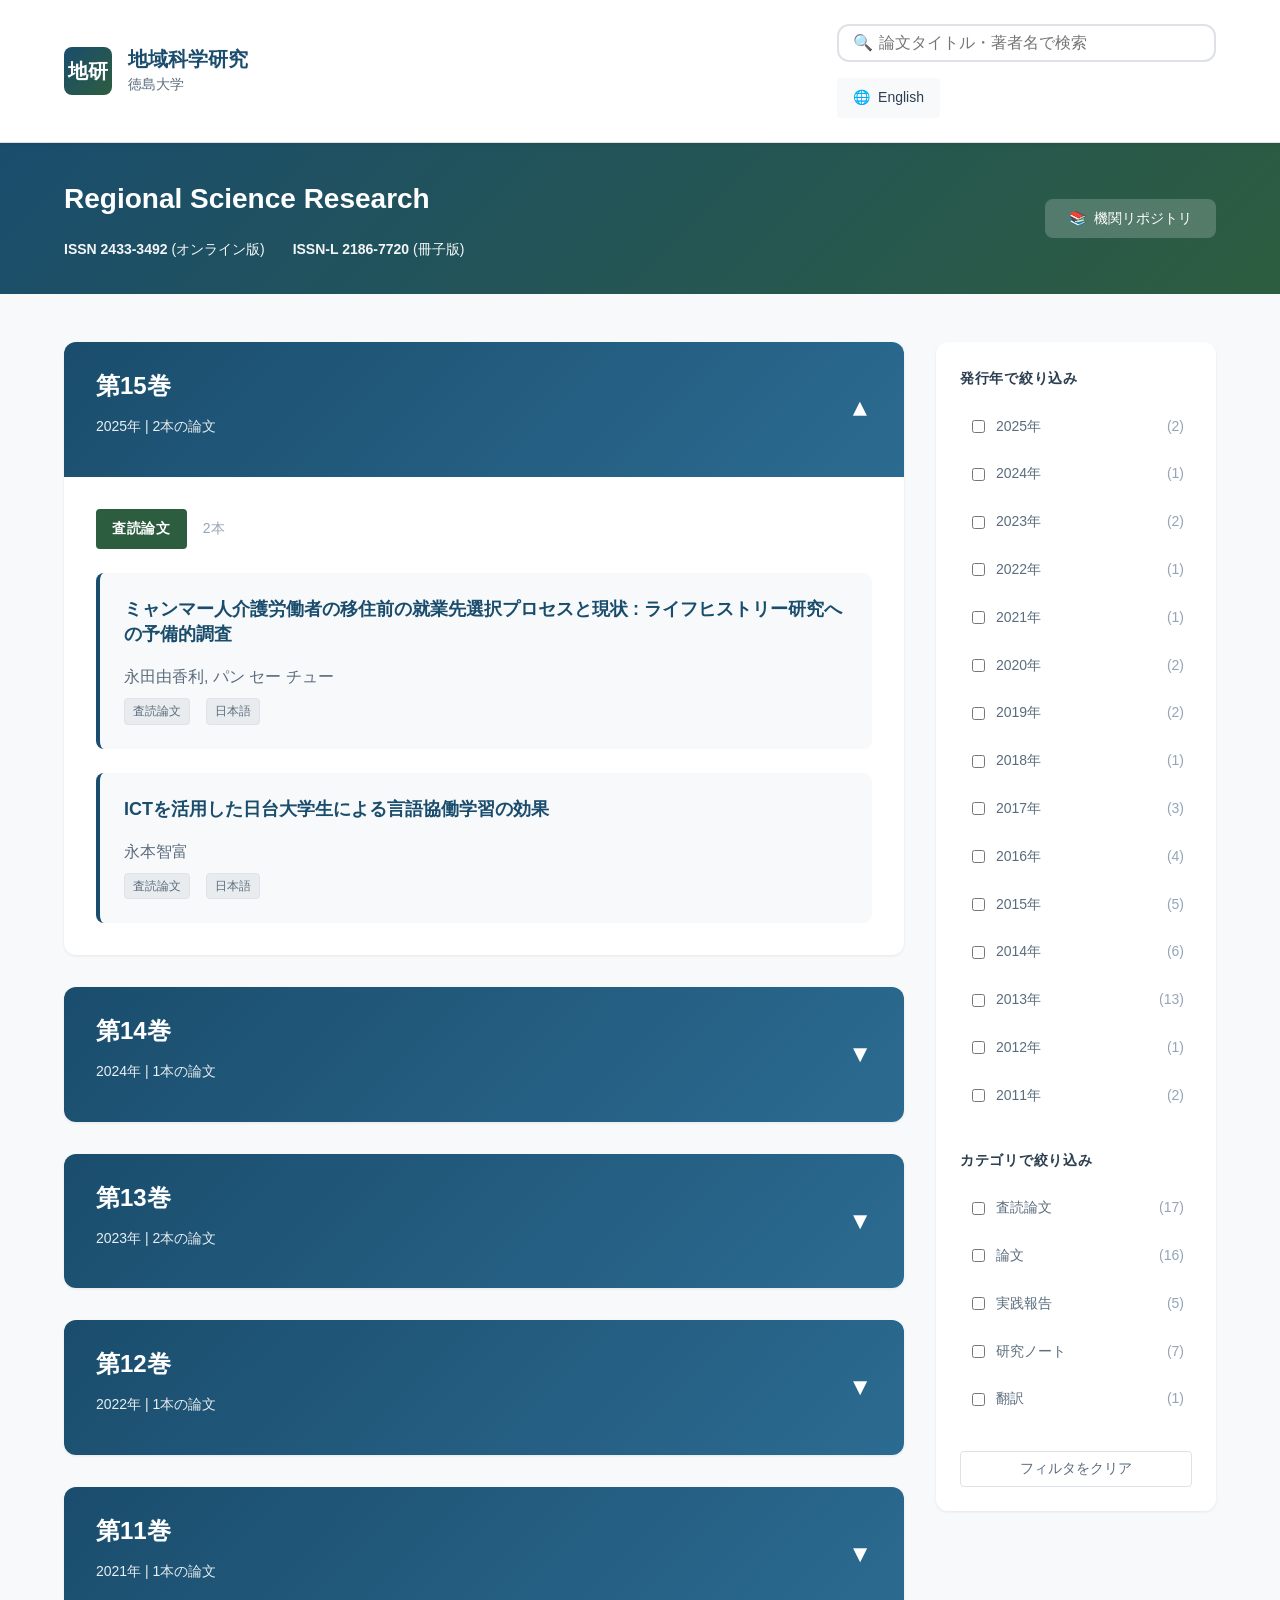
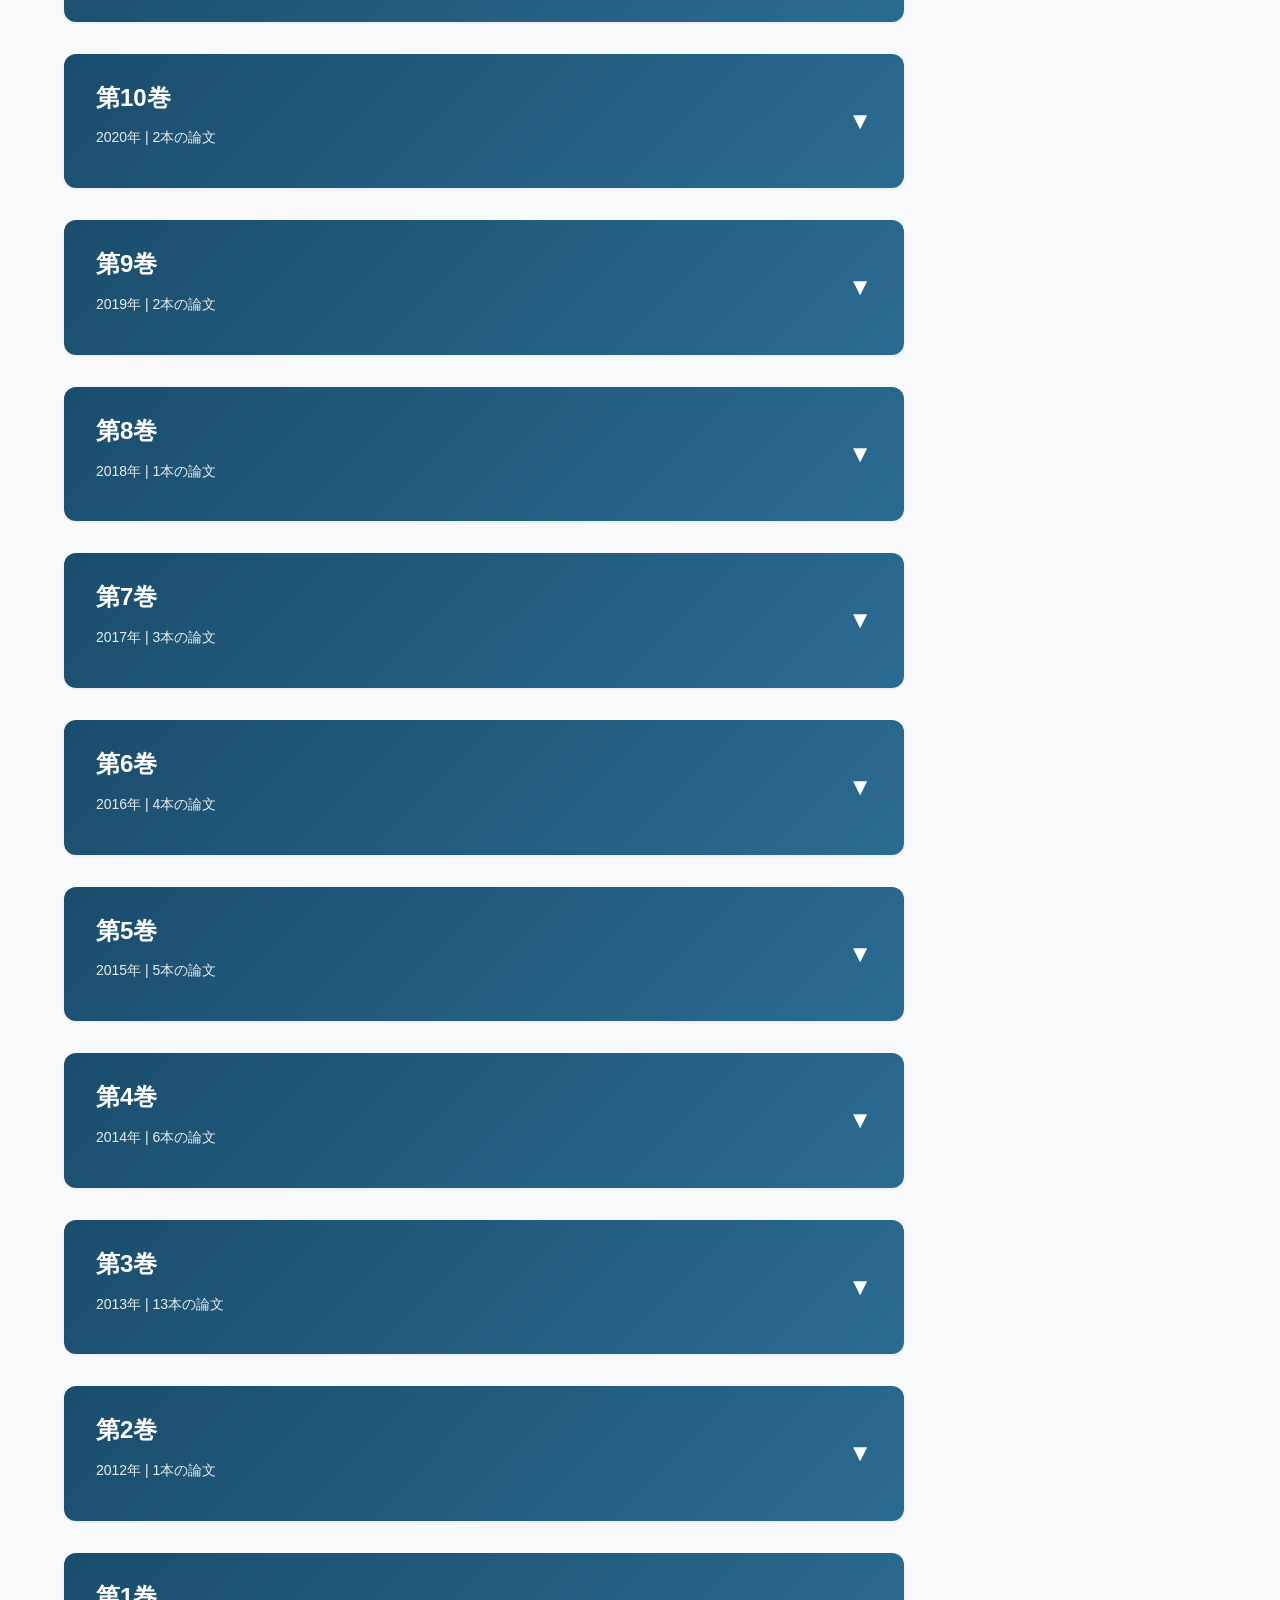
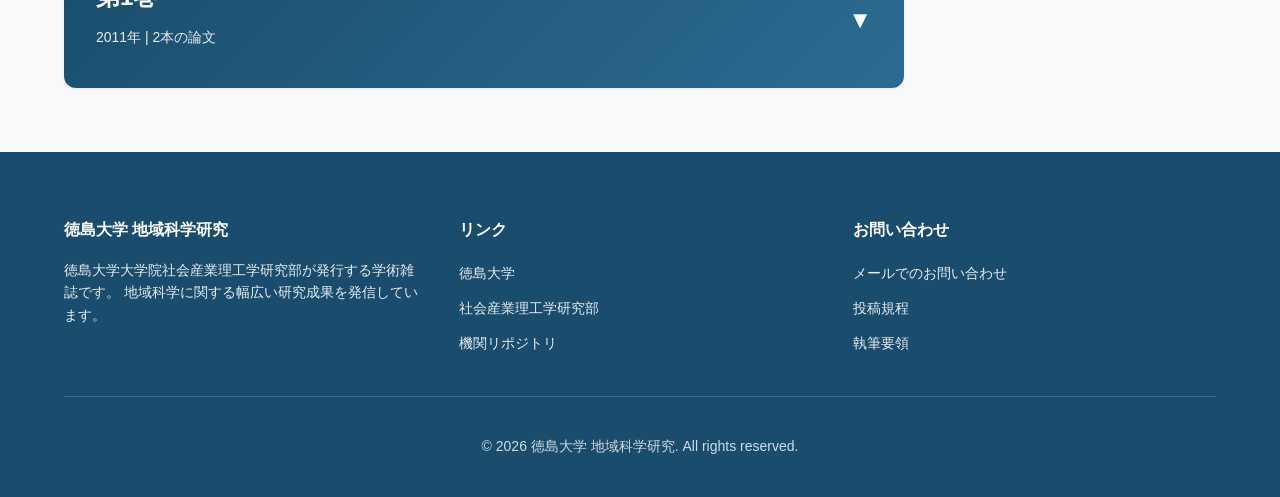
==== commit b068d2b8: "index.html Vol. 13 finished" ====
--- a/Bulletin/index.html
+++ b/Bulletin/index.html
@@ -486,7 +486,7 @@
                             title: "About articles on Moraes's grave, farewell ceremony, and his room reported in the Portuguese popular newspaper \"CIVILIZAÇÃO\" January 1930 issue",
                             titleJa: "ポルトガルの大衆紙\"CIVILIZAÇÃO\"が1930年1月号で伝えたモラエスの墓、告別式、彼の部屋に関する記事について",
                             authors: "Masaya Satoh, Takiko Okamura, Motohiro Sakai, Eisaku Ishikawa, Takayoshi Miyazaki",
-                            authorsJa: "佐藤征弥, 岡村多希子, 境泉洋, 石川榮作, 宮崎隆義",
+                            authorsJa: "佐藤征弥, 岡村多希子, 境泉洋, 石川栄作, 宮崎隆義",
                             link: "https://repo.lib.tokushima-u.ac.jp/106428",
                             language: "ja",
                             tags: ["論文"]
@@ -591,16 +591,52 @@
                             tags: ["研究ノート"]
                         },
                         {
-                            title: "A study on the relationship between the degree of participation in club activities and the mental health of university students",
-                            titleJa: "大学生のクラブ活動参加度とメンタルヘルスの関係に関する研究",
-                            authors: "Kazuya Takahashi, Motohiro Sakai",
-                            authorsJa: "高橋一也, 境泉洋",
-                            link: "https://repo.lib.tokushima-u.ac.jp/105956",
+                            title: "Logics of the ‘Aggressive Conservative’ Activists (9) : The Case of Mr. θ",
+                            titleJa: "「行動する保守」の論理(9) ― 国家革新の一部として排外主義運動に参加するθ氏の場合 ―",
+                            authors: "Naoto Higuchi",
+                            authorsJa: "樋口直人",
+                            link: "https://repo.lib.tokushima-u.ac.jp/106415",
                             language: "ja",
                             tags: ["研究ノート"]
-                        }
-                    ],
-                    "翻訳論文": [
+                        },
+                        {
+                            title: "Logics of Zaitokukai Activists (22) : The Case of Mr. V",
+                            titleJa: "在特会の論理(22) ― 「日の丸をじいちゃんが掲げた」Ｖ氏の場合 ―",
+                            authors: "Naoto Higuchi",
+                            authorsJa: "樋口直人",
+                            link: "https://repo.lib.tokushima-u.ac.jp/106416",
+                            language: "ja",
+                            tags: ["研究ノート"]
+                        },
+                        {
+                            title: "Logics of Zaitokukai Activists (23) : The Case of Mr. W",
+                            titleJa: "在特会の論理(23) ― インターネットで世界が変わったＷ氏の場合 ―",
+                            authors: "Naoto Higuchi",
+                            authorsJa: "樋口直人",
+                            link: "https://repo.lib.tokushima-u.ac.jp/106417",
+                            language: "ja",
+                            tags: ["研究ノート"]
+                        },
+                        {
+                            title: "Logics of Zaitokukai Activists (24) : The Case of Ms. X",
+                            titleJa: "在特会の論理(24) ― 労組専従から右旋回したＸ氏の場合 ―",
+                            authors: "Naoto Higuchi",
+                            authorsJa: "樋口直人",
+                            link: "https://repo.lib.tokushima-u.ac.jp/106418",
+                            language: "ja",
+                            tags: ["研究ノート"]
+                        },
+                        {
+                            title: "Logics of Zaitokukai Activists (25) : The Case of Mr. Y",
+                            titleJa: "在特会の論理(25) ― 勉強サークルとしての在特会に参加したＹ氏の場合 ―",
+                            authors: "Naoto Higuchi",
+                            authorsJa: "樋口直人",
+                            link: "https://repo.lib.tokushima-u.ac.jp/106419",
+                            language: "ja",
+                            tags: ["研究ノート"]
+                        }
+                    ],
+                    "翻訳": [
                         {
                             title: "The use of trusts in Canada",
                             titleJa: "カナダにおける信託の利用",
@@ -608,7 +644,7 @@
                             authorsJa: "ドノヴァン・ウォーターズ著, 清水真人訳",
                             link: "https://repo.lib.tokushima-u.ac.jp/106413",
                             language: "ja",
-                            tags: ["翻訳論文"]
+                            tags: ["翻訳"]
                         }
                     ]
                 }
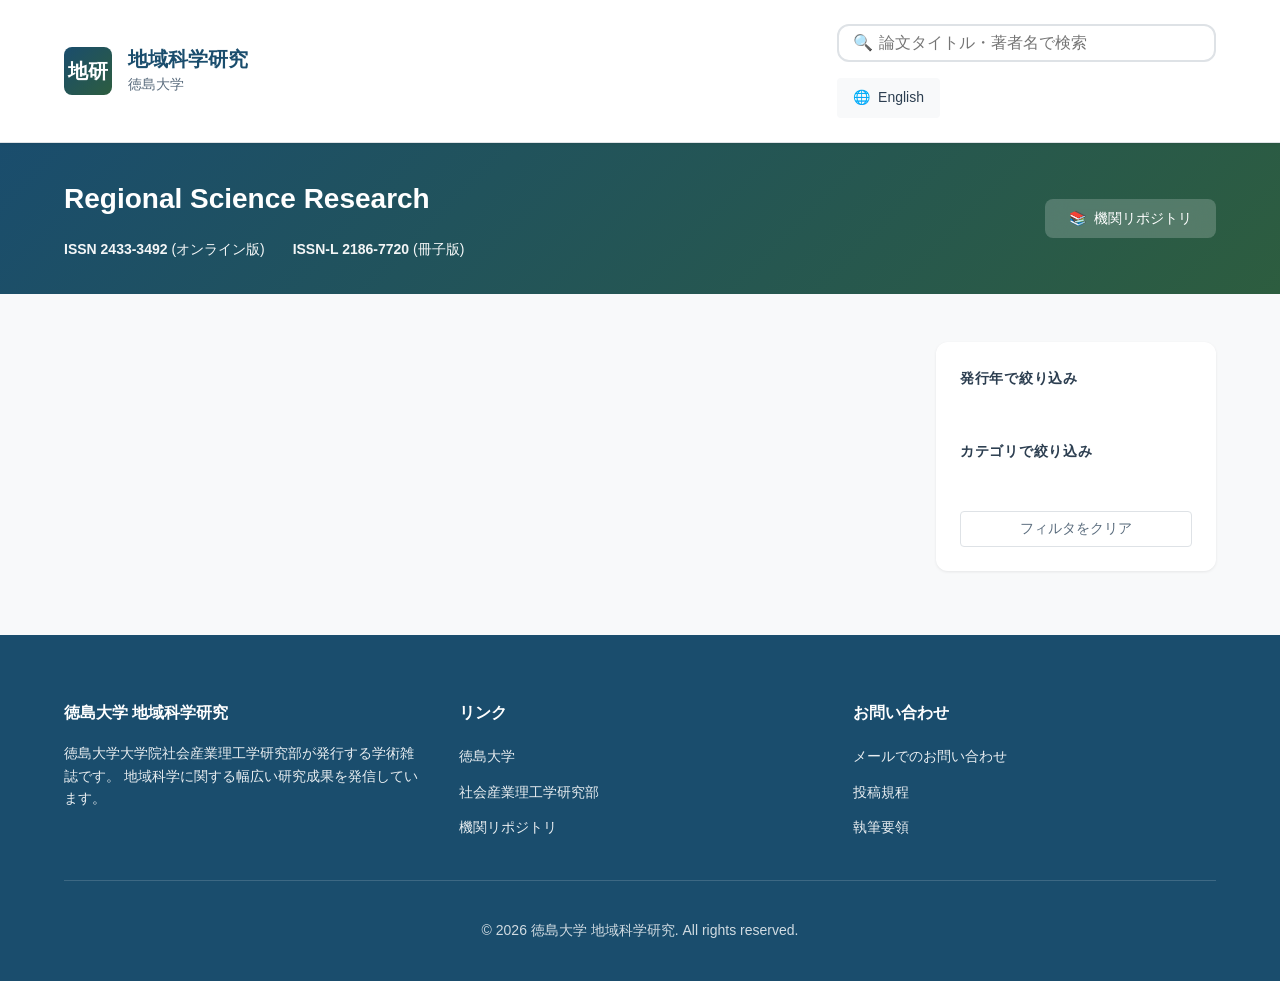
==== commit fdbd1f66: "index.html added vol2_vol1" ====
--- a/Bulletin/index.html
+++ b/Bulletin/index.html
@@ -655,13 +655,165 @@
                 sections: {
                     "査読論文": [
                         {
-                            title: "A consideration of intercultural communication: Focusing on \"shame\" and \"amae\" culture",
-                            titleJa: "異文化コミュニケーションに関する一考察 : 「恥」と「甘え」文化を中心に",
-                            authors: "Huanu Tang, Makoto Ohashi",
-                            authorsJa: "唐画女, 大橋眞",
-                            link: "https://repo.lib.tokushima-u.ac.jp/111848",
-                            language: "ja",
-                            tags: ["査読論文"]
+                            title: "Analysis of mutual interactions between home care recipients and caregivers: Focusing on a dressing scene of a spinal cord injury patient",
+                            titleJa: "在宅療養者と介護者の相互行為分析―ある脊椎損傷者の着替え場面に注目して―",
+                            authors: "Yuko Hotta, Yoshio Kashida",
+                            authorsJa: "堀田裕子, 樫田美雄",
+                            link: "https://repo.lib.tokushima-u.ac.jp/105933",
+                            language: "ja",
+                            tags: ["査読論文"]
+                        },
+                        {
+                            title: "Landscape design of Tokushima Park (Tokushima Chuo Park): Comparison with Hibiya Park and Seifersdorf Castle",
+                            titleJa: "徳島公園（徳島中央公園）の造園設計について － 日比谷公園及びザイファースドルフ城との比較 ー",
+                            authors: "Masaya Satoh, Yusuke Yasuda, Kazumasa Matoba, Akinori Maedaka, Bao Siqin Gowa, Yuka Hirashima, Asuka Nakajima, Masahiro Sakata, Jun Kurochi, Zhehao Han, Yosuke Endo, Motohiro Sakai, Takayoshi Miyazaki",
+                            authorsJa: "佐藤征弥, 安田侑右, 的場一将, 前髙明典, 包斯琴高娃, 平島佑香, 中島明日香, 坂田真宏, 黒地潤, 韓哲浩, 遠藤陽介, 境泉洋, 宮崎隆義",
+                            link: "https://repo.lib.tokushima-u.ac.jp/105940",
+                            language: "ja",
+                            tags: ["査読論文"]
+                        }
+                    ],
+                    "論文": [
+                        {
+                            title: "Research on factors related to 'ways of relating to different others': From a questionnaire survey of first-year students at the Faculty of Integrated Arts and Sciences, Tokushima University",
+                            titleJa: "「"異なる他者"とのかかわり方」に関連する諸要因の研究 ― 徳島大学総合科学部1年生を対象にしたアンケート調査から ―",
+                            authors: "Remi Igata, Yun Ji, Yukako Tsuboguchi, Xinni Dong, Junko Futsugi, Tetsuya Haigo, Xiaoting Yang, Kohei Yoshida, Kayoko Ueno, Kazuhiro Makabe",
+                            authorsJa: "井形玲美, 季昀, 峪口有香子, 董鑫妮, 二木順子, 拝郷哲也, 楊暁婷, 吉田耕平, 上野加代子, 真壁和裕",
+                            link: "https://repo.lib.tokushima-u.ac.jp/105934",
+                            language: "ja",
+                            tags: ["論文"]
+                        },
+                        {
+                            title: "Hokkaido farming methods in Manchukuo in 1940s",
+                            titleJa: "Hokkaido farming methods in Manchukuo in 1940s",
+                            authors: "Shinnosuke Tama",
+                            authorsJa: "玉真之介",
+                            link: "https://repo.lib.tokushima-u.ac.jp/105935",
+                            language: "en",
+                            tags: ["論文"]
+                        },
+                        {
+                            title: "Fireflies seen by Moraes",
+                            titleJa: "モラエスが見た蛍",
+                            authors: "Masaya Satoh, Motohiro Sakai, Takayoshi Miyazaki",
+                            authorsJa: "佐藤征弥, 境泉洋, 宮崎隆義",
+                            link: "https://repo.lib.tokushima-u.ac.jp/104324",
+                            language: "ja",
+                            tags: ["論文"]
+                        },
+                        {
+                            title: "A survey on the linguistic landscape of transportation in Qingdao, China",
+                            titleJa: "中国青島市における交通機関の言語景観についての一考査",
+                            authors: "Jie Liu, Makoto Ohashi, Shinsuke Kishie",
+                            authorsJa: "劉潔, 大橋眞, 岸江信介",
+                            link: "https://repo.lib.tokushima-u.ac.jp/105942",
+                            language: "ja",
+                            tags: ["論文"]
+                        },
+                        {
+                            title: "Linguistic landscape of tourist spots in Qingdao, China",
+                            titleJa: "中国青島市における観光スポットの言語景観について",
+                            authors: "Jie Liu, Makoto Ohashi, Shinsuke Kishie",
+                            authorsJa: "劉潔, 大橋眞, 岸江信介",
+                            link: "https://repo.lib.tokushima-u.ac.jp/105944",
+                            language: "ja",
+                            tags: ["論文"]
+                        },
+                        {
+                            title: "Moraes's Garden (2) Transformation of 'Zuiso'",
+                            titleJa: "モラエスの庭 ― （2）「随想」の変質 ―",
+                            authors: "Takayoshi Miyazaki, Masaya Satoh, Motohiro Sakai",
+                            authorsJa: "宮崎隆義, 佐藤征弥, 境泉洋",
+                            link: "https://repo.lib.tokushima-u.ac.jp/105945",
+                            language: "ja",
+                            tags: ["論文"]
+                        }
+                    ],
+                    "研究ノート": [
+                        {
+                            title: "Needs surrounding people with developmental disabilities and their supporters",
+                            titleJa: "発達障害者と支援者をめぐるニーズ",
+                            authors: "Ryoko Fukumitsu",
+                            authorsJa: "福光涼子",
+                            link: "https://repo.lib.tokushima-u.ac.jp/105941",
+                            language: "ja",
+                            tags: ["研究ノート"]
+                        },
+                        {
+                            title: "Logics of the 'Aggressive Conservative' Activists (5) : The Case of Mr. ε",
+                            titleJa: "「行動する保守」の論理(5) ― トンデモ本から歴史問題をめぐる嫌悪感へ・ε氏の場合 ―",
+                            authors: "Naoto Higuchi",
+                            authorsJa: "樋口直人",
+                            link: "https://repo.lib.tokushima-u.ac.jp/105948",
+                            language: "ja",
+                            tags: ["研究ノート"]
+                        },
+                        {
+                            title: "Logics of the 'Aggressive Conservative' Activists (6) : The Case of Mr. α Revisited",
+                            titleJa: "「行動する保守」の論理(6) ― 中国が重要だというα氏・再 ―",
+                            authors: "Naoto Higuchi",
+                            authorsJa: "樋口直人",
+                            link: "https://repo.lib.tokushima-u.ac.jp/105949",
+                            language: "ja",
+                            tags: ["研究ノート"]
+                        },
+                        {
+                            title: "Logics of Zaitokukai Activists (11) : The Case of Mr. K",
+                            titleJa: "在特会の論理(11) ― ノンポリ転じて活動家になったK氏の場合 ―",
+                            authors: "Naoto Higuchi",
+                            authorsJa: "樋口直人",
+                            link: "https://repo.lib.tokushima-u.ac.jp/105950",
+                            language: "ja",
+                            tags: ["研究ノート"]
+                        },
+                        {
+                            title: "Logics of Zaitokukai Activists (12) : The Case of Mr. L",
+                            titleJa: "在特会の論理(12) ― 在特会が多くの人に勇気を与えたというL氏の場合 ―",
+                            authors: "Naoto Higuchi",
+                            authorsJa: "樋口直人",
+                            link: "https://repo.lib.tokushima-u.ac.jp/105951",
+                            language: "ja",
+                            tags: ["研究ノート"]
+                        },
+                        {
+                            title: "Logics of Zaitokukai Activists (13) : The Case of Mr. M",
+                            titleJa: "在特会の論理(13) ― 大学生時代から『正論』を読んでいたM氏の場合 ―",
+                            authors: "Naoto Higuchi",
+                            authorsJa: "樋口直人",
+                            link: "https://repo.lib.tokushima-u.ac.jp/105952",
+                            language: "ja",
+                            tags: ["研究ノート"]
+                        },
+                        {
+                            title: "Logics of Zaitokukai Activists (14) : The Case of Mr. N",
+                            titleJa: "在特会の論理(14) ― 交際相手に勧誘されたN氏の場合 ―",
+                            authors: "Naoto Higuchi",
+                            authorsJa: "樋口直人",
+                            link: "https://repo.lib.tokushima-u.ac.jp/105953",
+                            language: "ja",
+                            tags: ["研究ノート"]
+                        }
+                    ],
+                    "実践報告": [
+                        {
+                            title: "Practical Report of FY2011 Tokushima University Faculty of Integrated Arts and Sciences Dean's Discretionary Budget Creative Research Project 'Moraes's Garden: Nature, People and Heart of Tokushima'",
+                            titleJa: "平成23年度徳島大学総合科学部学部長裁量経費総合科学部創生研究プロジェクト成果報告「モラエスの庭 ― 徳島の自然・人・心 ―」",
+                            authors: "Takayoshi Miyazaki, Masaya Satoh, Motohiro Sakai",
+                            authorsJa: "宮崎隆義, 佐藤征弥, 境泉洋",
+                            link: "https://repo.lib.tokushima-u.ac.jp/105946",
+                            language: "ja",
+                            tags: ["実践報告"]
+                        }
+                    ],
+                    "翻訳": [
+                        {
+                            title: "Trusts in Quebec",
+                            titleJa: "ケベック州における信託",
+                            authors: "Donovan Waters (translated by Masato Shimizu)",
+                            authorsJa: "ドノヴァン・ウォーターズ著, 清水真人訳",
+                            link: "https://repo.lib.tokushima-u.ac.jp/105947",
+                            language: "ja",
+                            tags: ["翻訳"]
                         }
                     ]
                 }
@@ -670,24 +822,120 @@
                 volume: 1,
                 year: 2011,
                 sections: {
+                    "査読論文": [
+                        {
+                            title: "Living through mid-life diagnosis as a category change: Sociology of mid-life diagnosis experience and self-exploration of people with developmental disabilities",
+                            titleJa: "中途診断というカテゴリー変化の中で生きる ― 発達障害者の中途診断経験と自己探求の社会学 ―",
+                            authors: "Rina Oue, Yoshio Kashida",
+                            authorsJa: "大上梨奈, 樫田美雄",
+                            link: "https://repo.lib.tokushima-u.ac.jp/105904",
+                            language: "ja",
+                            tags: ["査読論文"]
+                        },
+                        {
+                            title: "Nature and landscape of Mt. Bizan in 'Awa Meisho Zue'",
+                            titleJa: "『阿波名所図会』における眉山の自然と景観",
+                            authors: "Masaya Satoh, Kaori Ikehata, Kentaro Ukita, Yan Wang, Mina Oguri, Keiichiro Kaseda, Jun Kato, Yusuke Kinoshita, Tayo Sugimoto, Masahiro Takahashi, Takahiro Tajima, Katsuya Harada, Takahiro Fukumoto, Masahiro Fujinaga, Aya Fujimoto, Masako Mitsunaga, Yuika Watanabe, Motohiro Sakai, Takayoshi Miyazaki",
+                            authorsJa: "佐藤征弥, 池幡佳織, 浮田健太郎, 王艶, 大粟美菜, 駕田啓一郎, 加藤潤, 木下悠亮, 杉本多余, 高橋将央, 田嶋孝裕, 原田克哉, 福本孝博, 藤永真大, 藤本彩, 光永雅子, 渡邊ゆいか, 境泉洋, 宮崎隆義",
+                            link: "https://repo.lib.tokushima-u.ac.jp/105900",
+                            language: "ja",
+                            tags: ["査読論文"]
+                        }
+                    ],
                     "論文": [
                         {
-                            title: "From corporal punishment to psychotropic drugs: From the narratives of facility staff working at child welfare institution Y in Z prefecture",
-                            titleJa: "体罰から向精神薬へ : Z県の児童養護施設Yで働く施設職員の語りから",
-                            authors: "Kohei Yoshida, Atsushi Tsuchiya",
-                            authorsJa: "吉田耕平, 土屋敦",
-                            link: "https://repo.lib.tokushima-u.ac.jp/113478",
-                            language: "ja",
-                            tags: ["論文"]
-                        },
-                        {
-                            title: "Verification of changes in perspectives on children's problem behavior and the medicalization process: From an examination of medical literature from the 1960s to the 2010s",
-                            titleJa: "子どもの問題行動への視角の変遷と医療化プロセスの検証 : 1960年代から2010年代の医学文献の検討から",
-                            authors: "Kohei Yoshida, Fumiya Sato, Atsushi Tsuchiya, Kayoko Ueno",
-                            authorsJa: "吉田耕平, 佐藤文哉, 土屋敦, 上野加代子",
-                            link: "https://repo.lib.tokushima-u.ac.jp/114059",
-                            language: "ja",
-                            tags: ["論文"]
+                            title: "Environmental policy and firms agglomeration under the mixed duopoly",
+                            titleJa: "Environmental policy and firms agglomeration under the mixed duopoly",
+                            authors: "Toru Naito",
+                            authorsJa: "内藤徹",
+                            link: "https://repo.lib.tokushima-u.ac.jp/105901",
+                            language: "en",
+                            tags: ["論文"]
+                        },
+                        {
+                            title: "A study on educational issues in regional science",
+                            titleJa: "地域科学の教育課題に関する一考察",
+                            authors: "Makoto Nakajima",
+                            authorsJa: "中嶋信",
+                            link: "https://repo.lib.tokushima-u.ac.jp/105902",
+                            language: "ja",
+                            tags: ["論文"]
+                        },
+                        {
+                            title: "Moraes's Garden (1) On diary literature and essay literature",
+                            titleJa: "モラエスの庭 ―（1）日記文学・随筆文学ということ ―",
+                            authors: "Takayoshi Miyazaki, Masaya Satoh, Motohiro Sakai",
+                            authorsJa: "宮崎隆義, 佐藤征弥, 境泉洋",
+                            link: "https://repo.lib.tokushima-u.ac.jp/105903",
+                            language: "ja",
+                            tags: ["論文"]
+                        },
+                        {
+                            title: "Linguistic landscape of shopping centers in Huangdao District, Qingdao, China",
+                            titleJa: "中国青島市黄島地区におけるショッピングセンターの言語景観",
+                            authors: "Jie Liu, Makoto Ohashi, Shinsuke Kishie",
+                            authorsJa: "劉潔, 大橋眞, 岸江信介",
+                            link: "https://repo.lib.tokushima-u.ac.jp/105926",
+                            language: "ja",
+                            tags: ["論文"]
+                        }
+                    ],
+                    "研究ノート": [
+                        {
+                            title: "Logics of the 'Aggressive Conservative' Activists (1) : The Case of Mr. α",
+                            titleJa: "「行動する保守」の論理（1）― 中国が重要というα氏の場合 ―",
+                            authors: "Naoto Higuchi",
+                            authorsJa: "樋口直人",
+                            link: "https://repo.lib.tokushima-u.ac.jp/105927",
+                            language: "ja",
+                            tags: ["研究ノート"]
+                        },
+                        {
+                            title: "Logics of the 'Aggressive Conservative' Activists (2) : The Case of Mr. β",
+                            titleJa: "「行動する保守」の論理（2）― 外国人参政権に反対するβ氏の場合 ―",
+                            authors: "Naoto Higuchi",
+                            authorsJa: "樋口直人",
+                            link: "https://repo.lib.tokushima-u.ac.jp/105928",
+                            language: "ja",
+                            tags: ["研究ノート"]
+                        },
+                        {
+                            title: "Logics of the 'Aggressive Conservative' Activists (3) : The Case of Mr. γ",
+                            titleJa: "「行動する保守」の論理（3）― 在特会から学んだγ氏の場合 ―",
+                            authors: "Naoto Higuchi",
+                            authorsJa: "樋口直人",
+                            link: "https://repo.lib.tokushima-u.ac.jp/105929",
+                            language: "ja",
+                            tags: ["研究ノート"]
+                        },
+                        {
+                            title: "Logics of Zaitokukai Activists (8) : The Case of Mr. H",
+                            titleJa: "在特会の論理（8）― 『嫌韓流』を地で行くH氏の場合 ―",
+                            authors: "Naoto Higuchi",
+                            authorsJa: "樋口直人",
+                            link: "https://repo.lib.tokushima-u.ac.jp/105930",
+                            language: "ja",
+                            tags: ["研究ノート"]
+                        },
+                        {
+                            title: "Logics of Zaitokukai Activists (9) : The Case of Mr. I",
+                            titleJa: "在特会の論理（9）― 「創価学会をつぶす」動画に引き込まれたI氏の場合 ―",
+                            authors: "Naoto Higuchi",
+                            authorsJa: "樋口直人",
+                            link: "https://repo.lib.tokushima-u.ac.jp/105931",
+                            language: "ja",
+                            tags: ["研究ノート"]
+                        }
+                    ],
+                    "短信": [
+                        {
+                            title: "Ice storm damage and current situation at Okawara Plateau",
+                            titleJa: "大川原高原に発生した雨氷の被害と現状",
+                            authors: "Mamoru Higashi",
+                            authorsJa: "東衛史",
+                            link: "https://repo.lib.tokushima-u.ac.jp/105932",
+                            language: "ja",
+                            tags: ["短信"]
                         }
                     ]
                 }
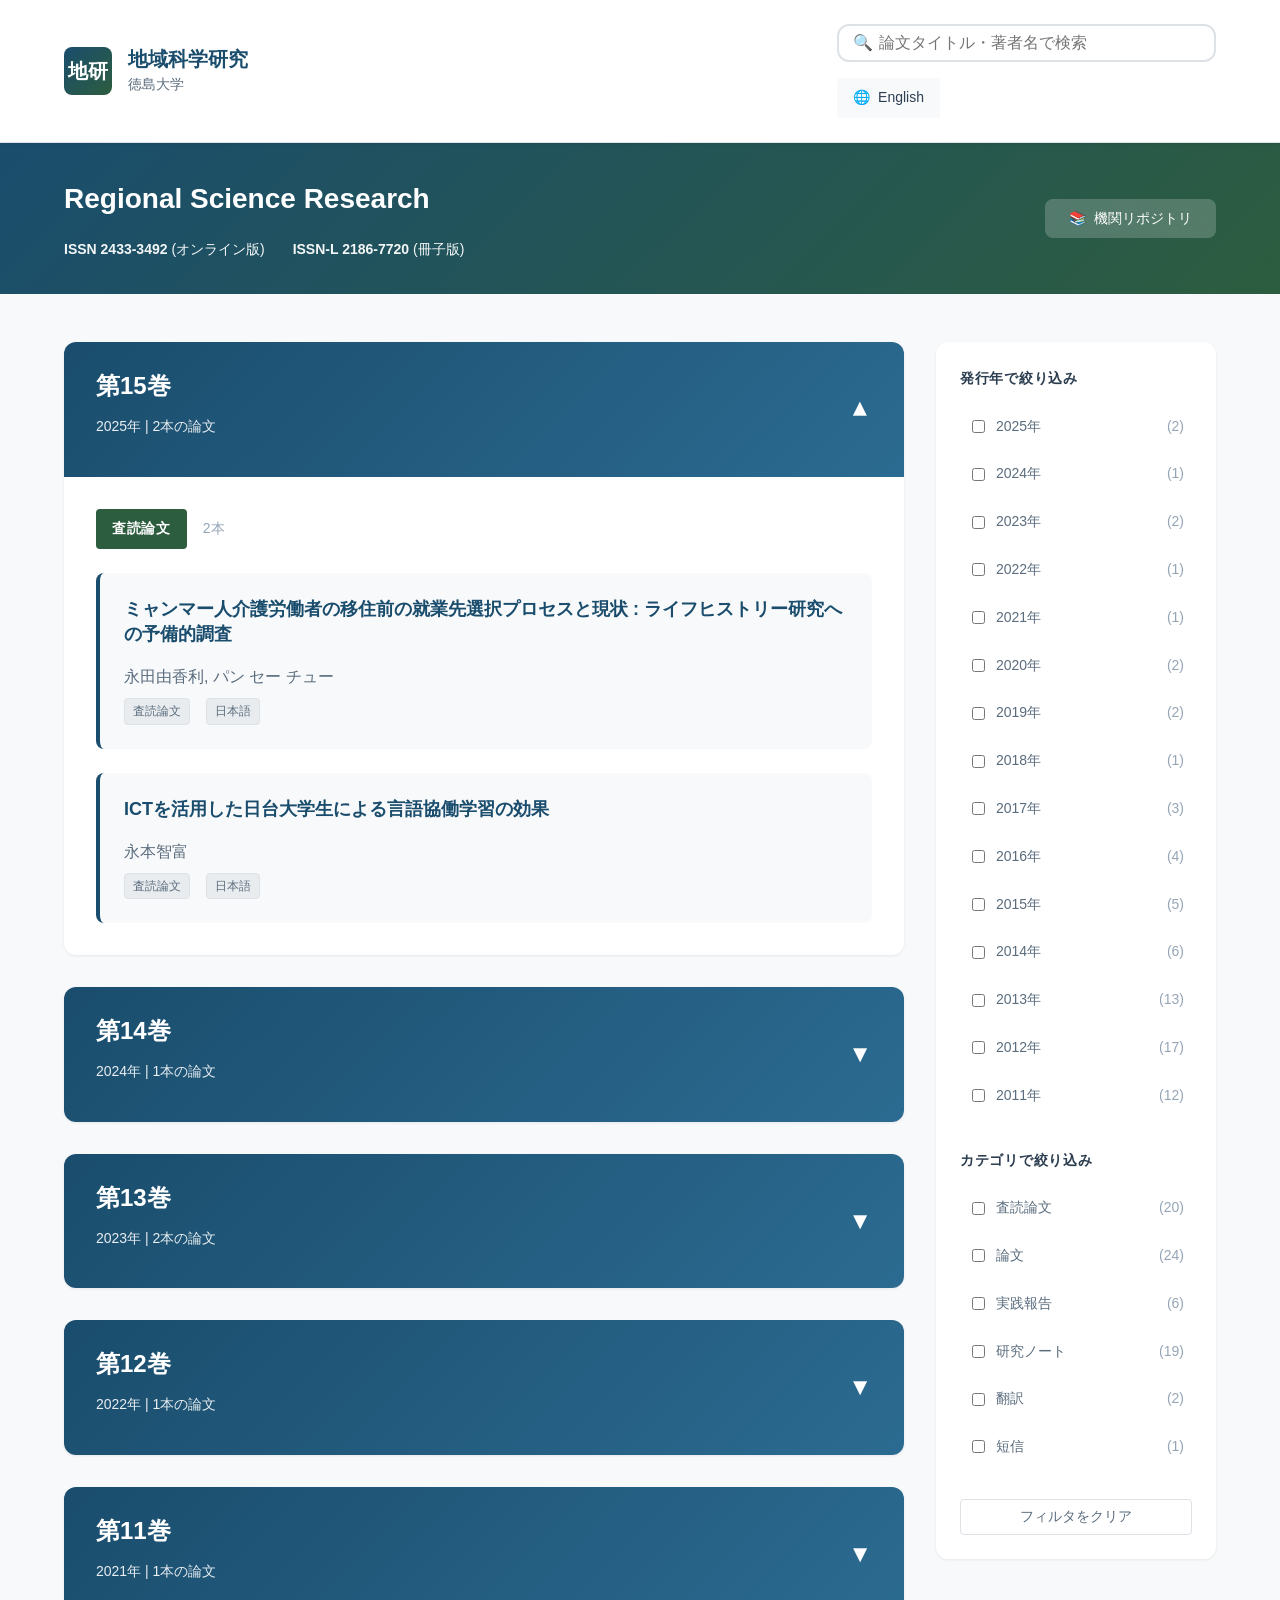
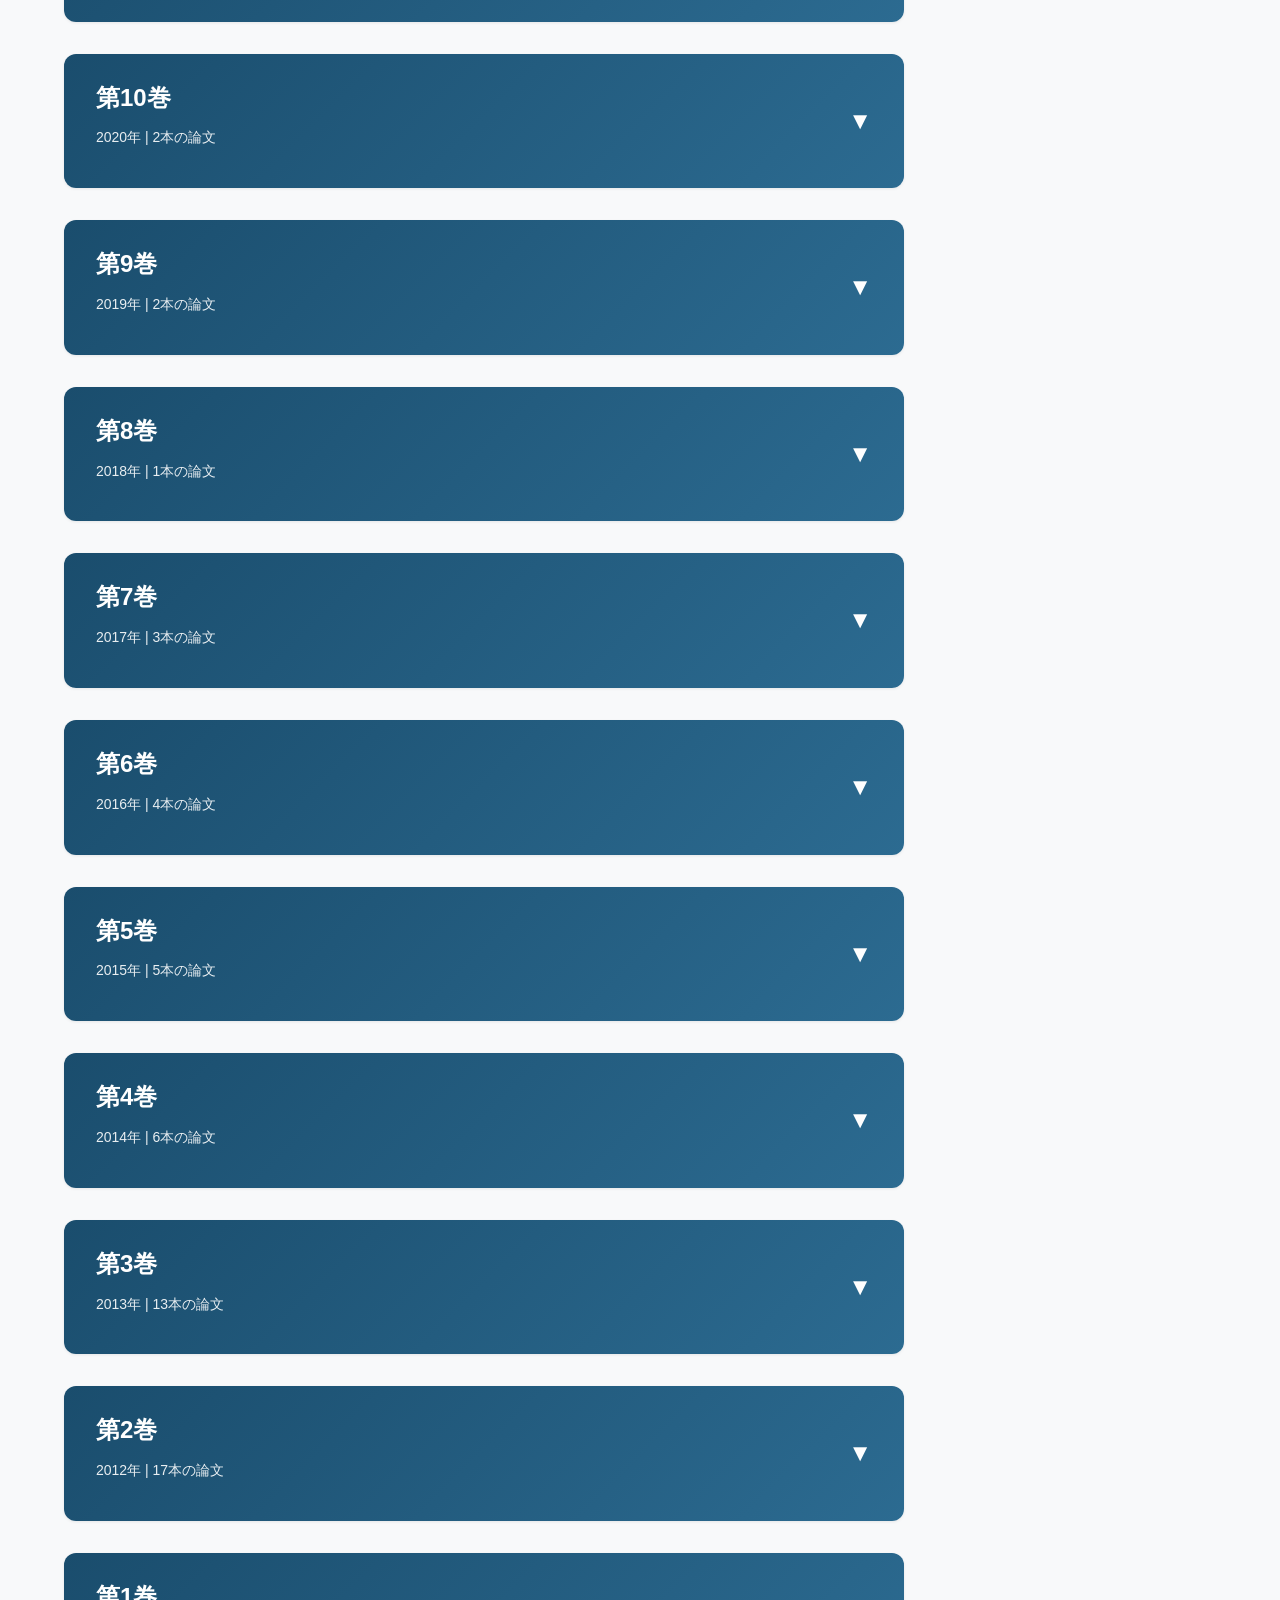
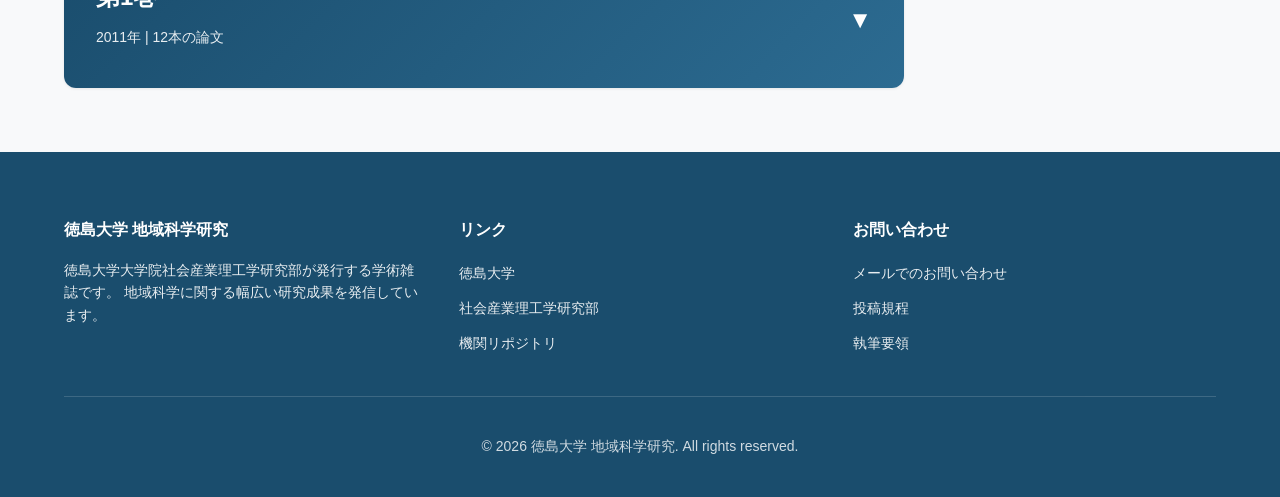
==== commit 614040cd: "index.html vol.1, vol.2 finishe" ====
--- a/Bulletin/index.html
+++ b/Bulletin/index.html
@@ -655,7 +655,7 @@
                 sections: {
                     "査読論文": [
                         {
-                            title: "Analysis of mutual interactions between home care recipients and caregivers: Focusing on a dressing scene of a spinal cord injury patient",
+                            title: "An Analysis of the Interaction in Home Care : Focusing on the dressing scene of a person with injury in her vertebra",
                             titleJa: "在宅療養者と介護者の相互行為分析―ある脊椎損傷者の着替え場面に注目して―",
                             authors: "Yuko Hotta, Yoshio Kashida",
                             authorsJa: "堀田裕子, 樫田美雄",
@@ -664,7 +664,7 @@
                             tags: ["査読論文"]
                         },
                         {
-                            title: "Landscape design of Tokushima Park (Tokushima Chuo Park): Comparison with Hibiya Park and Seifersdorf Castle",
+                            title: "Landscape Architecture of Tokushima Central Park : Comparison with Hibiya Park and Seifersdorf Castle",
                             titleJa: "徳島公園（徳島中央公園）の造園設計について － 日比谷公園及びザイファースドルフ城との比較 ー",
                             authors: "Masaya Satoh, Yusuke Yasuda, Kazumasa Matoba, Akinori Maedaka, Bao Siqin Gowa, Yuka Hirashima, Asuka Nakajima, Masahiro Sakata, Jun Kurochi, Zhehao Han, Yosuke Endo, Motohiro Sakai, Takayoshi Miyazaki",
                             authorsJa: "佐藤征弥, 安田侑右, 的場一将, 前髙明典, 包斯琴高娃, 平島佑香, 中島明日香, 坂田真宏, 黒地潤, 韓哲浩, 遠藤陽介, 境泉洋, 宮崎隆義",
@@ -675,8 +675,8 @@
                     ],
                     "論文": [
                         {
-                            title: "Research on factors related to 'ways of relating to different others': From a questionnaire survey of first-year students at the Faculty of Integrated Arts and Sciences, Tokushima University",
-                            titleJa: "「"異なる他者"とのかかわり方」に関連する諸要因の研究 ― 徳島大学総合科学部1年生を対象にしたアンケート調査から ―",
+                            title: "RFactors related to the level of acceptance for people who are regarded as being different : Questionnaire research administered to first year students at The University of Tokushima",
+                            titleJa: "「\"異なる他者\"とのかかわり方」に関連する諸要因の研究 ― 徳島大学総合科学部1年生を対象にしたアンケート調査から ―",
                             authors: "Remi Igata, Yun Ji, Yukako Tsuboguchi, Xinni Dong, Junko Futsugi, Tetsuya Haigo, Xiaoting Yang, Kohei Yoshida, Kayoko Ueno, Kazuhiro Makabe",
                             authorsJa: "井形玲美, 季昀, 峪口有香子, 董鑫妮, 二木順子, 拝郷哲也, 楊暁婷, 吉田耕平, 上野加代子, 真壁和裕",
                             link: "https://repo.lib.tokushima-u.ac.jp/105934",
@@ -693,7 +693,7 @@
                             tags: ["論文"]
                         },
                         {
-                            title: "Fireflies seen by Moraes",
+                            title: "The Firefly Which Wenceslau De Moraes Saw",
                             titleJa: "モラエスが見た蛍",
                             authors: "Masaya Satoh, Motohiro Sakai, Takayoshi Miyazaki",
                             authorsJa: "佐藤征弥, 境泉洋, 宮崎隆義",
@@ -711,7 +711,7 @@
                             tags: ["論文"]
                         },
                         {
-                            title: "Linguistic landscape of tourist spots in Qingdao, China",
+                            title: "Study on linguistic landscapes of the public transportation facilities of Qingdao city in China",
                             titleJa: "中国青島市における観光スポットの言語景観について",
                             authors: "Jie Liu, Makoto Ohashi, Shinsuke Kishie",
                             authorsJa: "劉潔, 大橋眞, 岸江信介",
@@ -720,7 +720,7 @@
                             tags: ["論文"]
                         },
                         {
-                            title: "Moraes's Garden (2) Transformation of 'Zuiso'",
+                            title: "Moraes’s Garden : (2) Change in the Quality of ‘Essay’",
                             titleJa: "モラエスの庭 ― （2）「随想」の変質 ―",
                             authors: "Takayoshi Miyazaki, Masaya Satoh, Motohiro Sakai",
                             authorsJa: "宮崎隆義, 佐藤征弥, 境泉洋",
@@ -731,7 +731,7 @@
                     ],
                     "研究ノート": [
                         {
-                            title: "Needs surrounding people with developmental disabilities and their supporters",
+                            title: "Needs for persons with developmental disabilities and their supporters",
                             titleJa: "発達障害者と支援者をめぐるニーズ",
                             authors: "Ryoko Fukumitsu",
                             authorsJa: "福光涼子",
@@ -740,7 +740,7 @@
                             tags: ["研究ノート"]
                         },
                         {
-                            title: "Logics of the 'Aggressive Conservative' Activists (5) : The Case of Mr. ε",
+                            title: "Logics of the 'Aggressive Conservative' Movement (5) : The Case of Mr. ε",
                             titleJa: "「行動する保守」の論理(5) ― トンデモ本から歴史問題をめぐる嫌悪感へ・ε氏の場合 ―",
                             authors: "Naoto Higuchi",
                             authorsJa: "樋口直人",
@@ -749,7 +749,7 @@
                             tags: ["研究ノート"]
                         },
                         {
-                            title: "Logics of the 'Aggressive Conservative' Activists (6) : The Case of Mr. α Revisited",
+                            title: "Logics of the 'Aggressive Conservative' Movement (6) : The Case of Mr. α Revisited",
                             titleJa: "「行動する保守」の論理(6) ― 中国が重要だというα氏・再 ―",
                             authors: "Naoto Higuchi",
                             authorsJa: "樋口直人",
@@ -796,7 +796,7 @@
                     ],
                     "実践報告": [
                         {
-                            title: "Practical Report of FY2011 Tokushima University Faculty of Integrated Arts and Sciences Dean's Discretionary Budget Creative Research Project 'Moraes's Garden: Nature, People and Heart of Tokushima'",
+                            title: "A Report of the Project Studies 2011 : Moraes's Garden : Nature, People and Heart of Tokushima",
                             titleJa: "平成23年度徳島大学総合科学部学部長裁量経費総合科学部創生研究プロジェクト成果報告「モラエスの庭 ― 徳島の自然・人・心 ―」",
                             authors: "Takayoshi Miyazaki, Masaya Satoh, Motohiro Sakai",
                             authorsJa: "宮崎隆義, 佐藤征弥, 境泉洋",
@@ -807,7 +807,7 @@
                     ],
                     "翻訳": [
                         {
-                            title: "Trusts in Quebec",
+                            title: "TThe Trust in Quebec",
                             titleJa: "ケベック州における信託",
                             authors: "Donovan Waters (translated by Masato Shimizu)",
                             authorsJa: "ドノヴァン・ウォーターズ著, 清水真人訳",
@@ -824,7 +824,7 @@
                 sections: {
                     "査読論文": [
                         {
-                            title: "Living through mid-life diagnosis as a category change: Sociology of mid-life diagnosis experience and self-exploration of people with developmental disabilities",
+                            title: "Living through midlife - after a categorical change : Sociology of experiencing midlife diagnoses developmental disorders and self-searching",
                             titleJa: "中途診断というカテゴリー変化の中で生きる ― 発達障害者の中途診断経験と自己探求の社会学 ―",
                             authors: "Rina Oue, Yoshio Kashida",
                             authorsJa: "大上梨奈, 樫田美雄",
@@ -833,7 +833,7 @@
                             tags: ["査読論文"]
                         },
                         {
-                            title: "Nature and landscape of Mt. Bizan in 'Awa Meisho Zue'",
+                            title: "Nature and landscape of Mt. Bizan based on \“Awa meisho zue\”",
                             titleJa: "『阿波名所図会』における眉山の自然と景観",
                             authors: "Masaya Satoh, Kaori Ikehata, Kentaro Ukita, Yan Wang, Mina Oguri, Keiichiro Kaseda, Jun Kato, Yusuke Kinoshita, Tayo Sugimoto, Masahiro Takahashi, Takahiro Tajima, Katsuya Harada, Takahiro Fukumoto, Masahiro Fujinaga, Aya Fujimoto, Masako Mitsunaga, Yuika Watanabe, Motohiro Sakai, Takayoshi Miyazaki",
                             authorsJa: "佐藤征弥, 池幡佳織, 浮田健太郎, 王艶, 大粟美菜, 駕田啓一郎, 加藤潤, 木下悠亮, 杉本多余, 高橋将央, 田嶋孝裕, 原田克哉, 福本孝博, 藤永真大, 藤本彩, 光永雅子, 渡邊ゆいか, 境泉洋, 宮崎隆義",
@@ -853,7 +853,7 @@
                             tags: ["論文"]
                         },
                         {
-                            title: "A study on educational issues in regional science",
+                            title: "A Consideration on Educational Subjects of Regional Science",
                             titleJa: "地域科学の教育課題に関する一考察",
                             authors: "Makoto Nakajima",
                             authorsJa: "中嶋信",
@@ -862,7 +862,7 @@
                             tags: ["論文"]
                         },
                         {
-                            title: "Moraes's Garden (1) On diary literature and essay literature",
+                            title: "Moraes's Garden : (1) On the Forms of Diary and Essay",
                             titleJa: "モラエスの庭 ―（1）日記文学・随筆文学ということ ―",
                             authors: "Takayoshi Miyazaki, Masaya Satoh, Motohiro Sakai",
                             authorsJa: "宮崎隆義, 佐藤征弥, 境泉洋",
@@ -871,7 +871,7 @@
                             tags: ["論文"]
                         },
                         {
-                            title: "Linguistic landscape of shopping centers in Huangdao District, Qingdao, China",
+                            title: "Linguistic landscapes of shopping moles in Huangdao area of Qingdao city in China",
                             titleJa: "中国青島市黄島地区におけるショッピングセンターの言語景観",
                             authors: "Jie Liu, Makoto Ohashi, Shinsuke Kishie",
                             authorsJa: "劉潔, 大橋眞, 岸江信介",
@@ -882,7 +882,7 @@
                     ],
                     "研究ノート": [
                         {
-                            title: "Logics of the 'Aggressive Conservative' Activists (1) : The Case of Mr. α",
+                            title: "Logics of the 'Aggressive Conservative' Movement (1) : The Case of Mr. α",
                             titleJa: "「行動する保守」の論理（1）― 中国が重要というα氏の場合 ―",
                             authors: "Naoto Higuchi",
                             authorsJa: "樋口直人",
@@ -891,7 +891,7 @@
                             tags: ["研究ノート"]
                         },
                         {
-                            title: "Logics of the 'Aggressive Conservative' Activists (2) : The Case of Mr. β",
+                            title: "Logics of the 'Aggressive Conservative' Movement (2) : The Case of Mr. β",
                             titleJa: "「行動する保守」の論理（2）― 外国人参政権に反対するβ氏の場合 ―",
                             authors: "Naoto Higuchi",
                             authorsJa: "樋口直人",
@@ -900,7 +900,7 @@
                             tags: ["研究ノート"]
                         },
                         {
-                            title: "Logics of the 'Aggressive Conservative' Activists (3) : The Case of Mr. γ",
+                            title: "Logics of the 'Aggressive Conservative' Movement (3) : The Case of Mr. γ",
                             titleJa: "「行動する保守」の論理（3）― 在特会から学んだγ氏の場合 ―",
                             authors: "Naoto Higuchi",
                             authorsJa: "樋口直人",
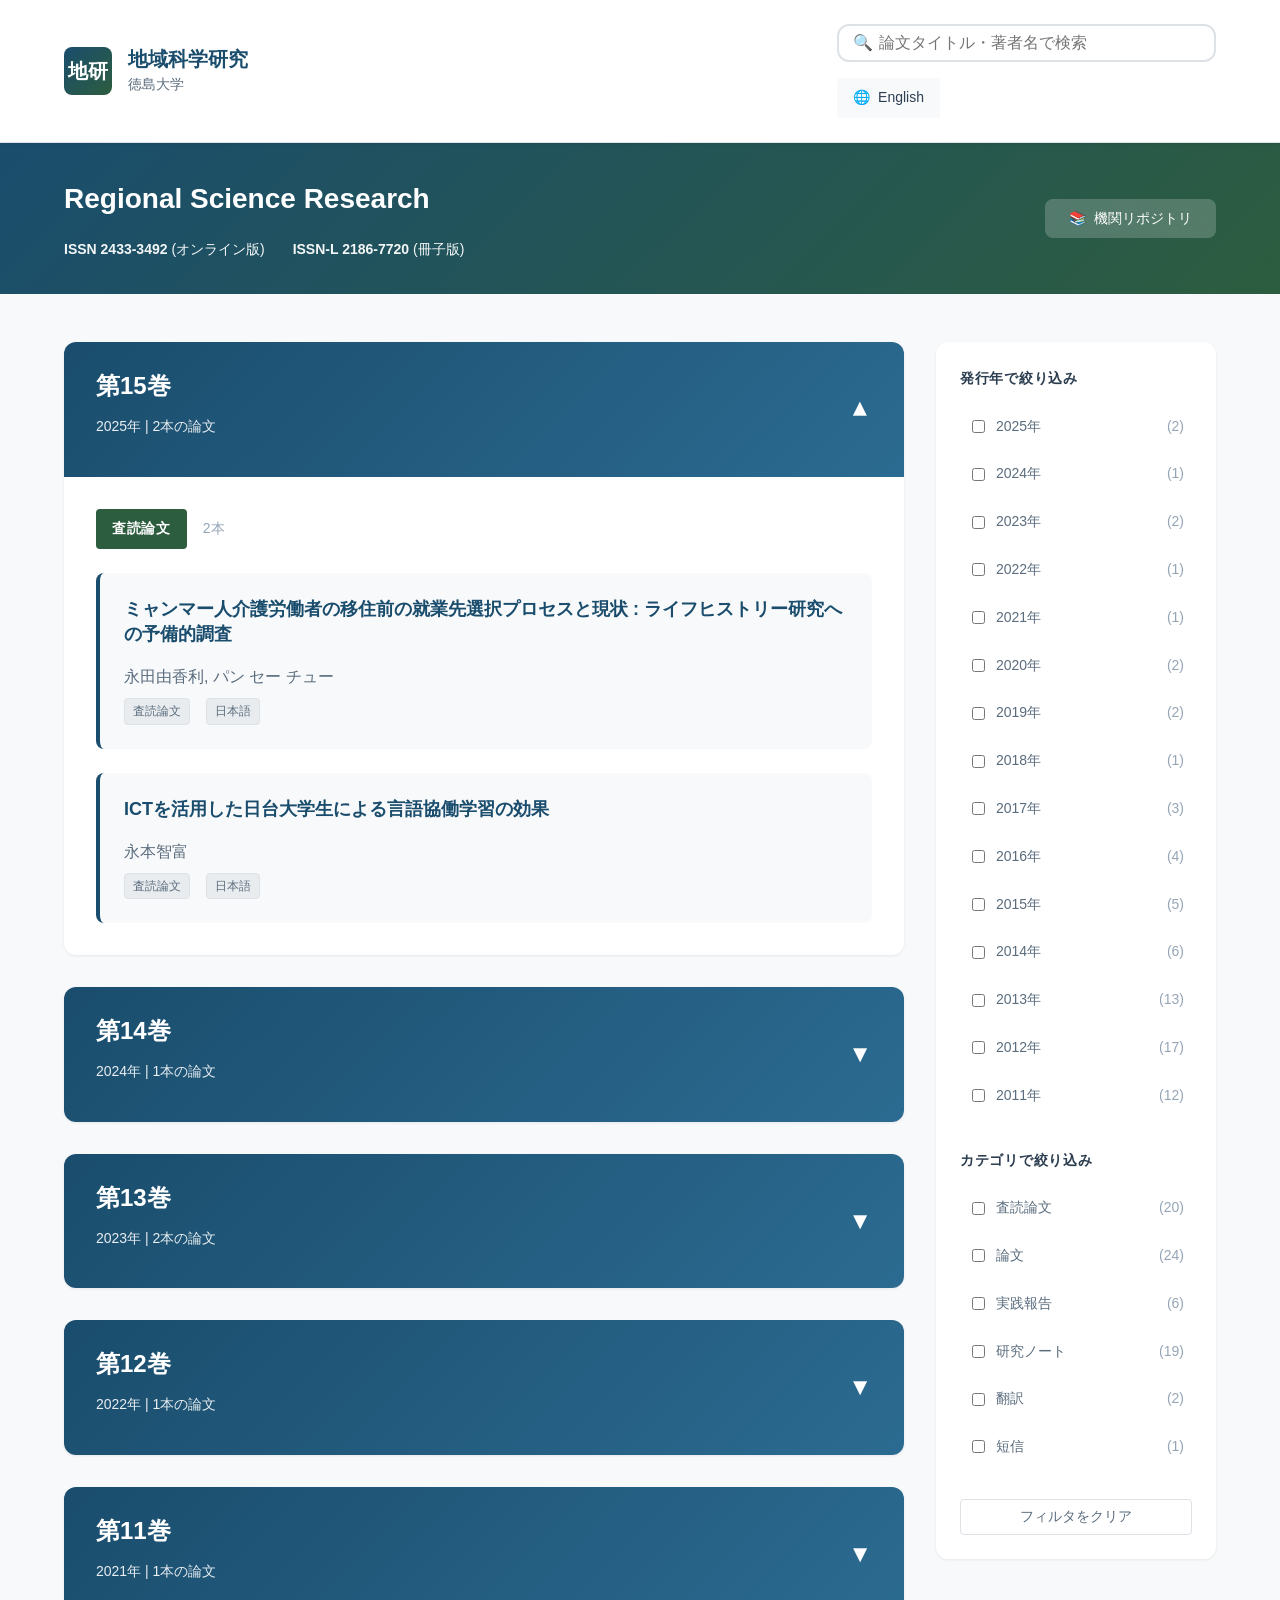
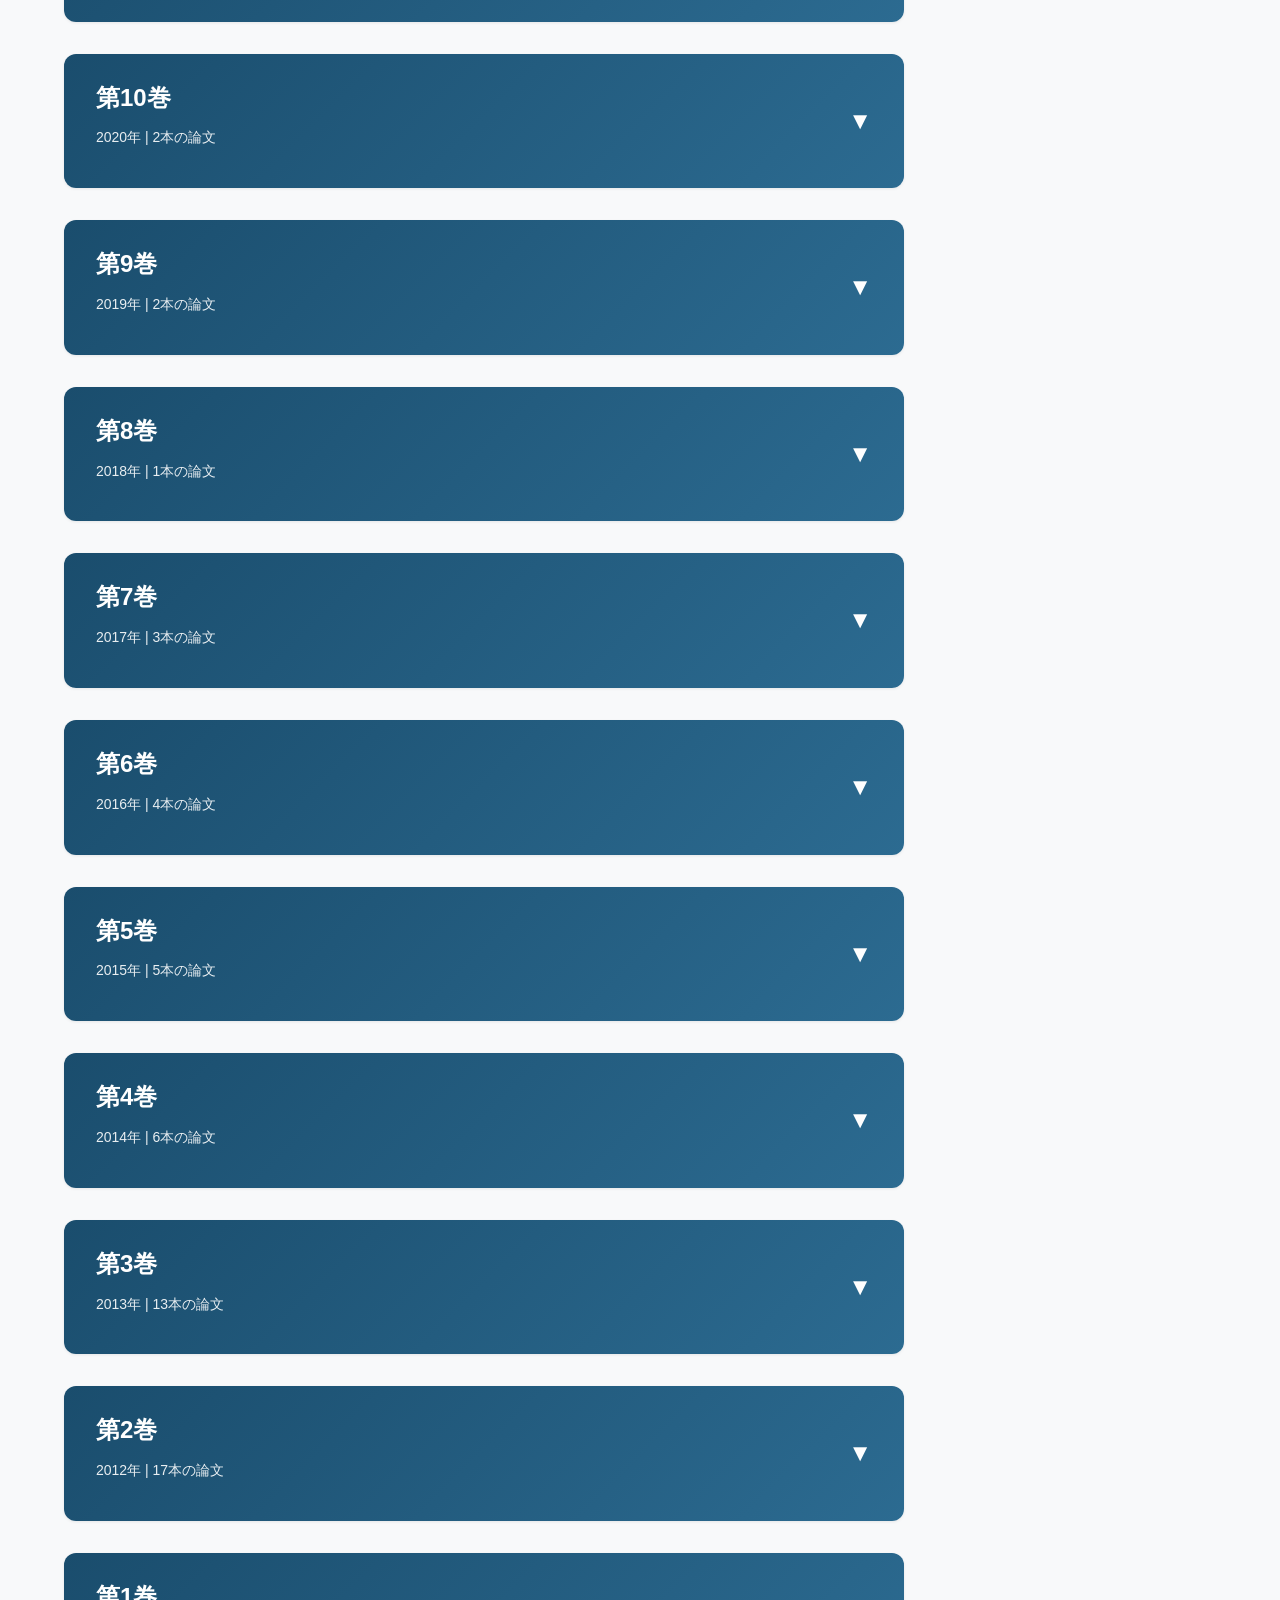
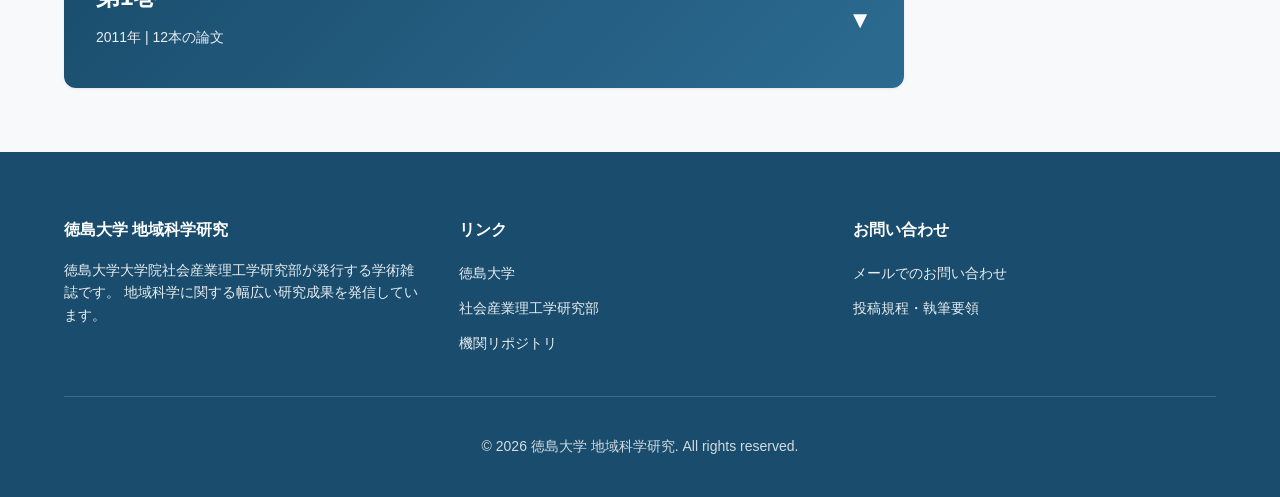
==== commit 6d5c0618: "reg_2025.html index.html footer revised" ====
--- a/Bulletin/index.html
+++ b/Bulletin/index.html
@@ -106,7 +106,7 @@
                     <h3>リンク</h3>
                     <ul class="footer-links">
                         <li><a href="https://www.tokushima-u.ac.jp/" target="_blank" rel="noopener">徳島大学</a></li>
-                        <li><a href="https://www.tokushima-u.ac.jp/ias/" target="_blank" rel="noopener">社会産業理工学研究部</a></li>
+                        <li><a href="https://www.tokushima-u.ac.jp/tiss/" target="_blank" rel="noopener">社会産業理工学研究部</a></li>
                         <li><a href="https://www.tokushima-u.ac.jp/ias/bulletin/" target="_blank" rel="noopener">機関リポジトリ</a></li>
                     </ul>
                 </div>
@@ -115,8 +115,7 @@
                     <h3>お問い合わせ</h3>
                     <ul class="footer-links">
                         <li><a href="mailto:contact@example.com">メールでのお問い合わせ</a></li>
-                        <li><a href="#">投稿規程</a></li>
-                        <li><a href="#">執筆要領</a></li>
+                        <li><a href="https://gakunai.honbu.tokushima-u.ac.jp/ias/somu/meibo/kiyou/">投稿規程・執筆要領</a></li>
                     </ul>
                 </div>
             </div>
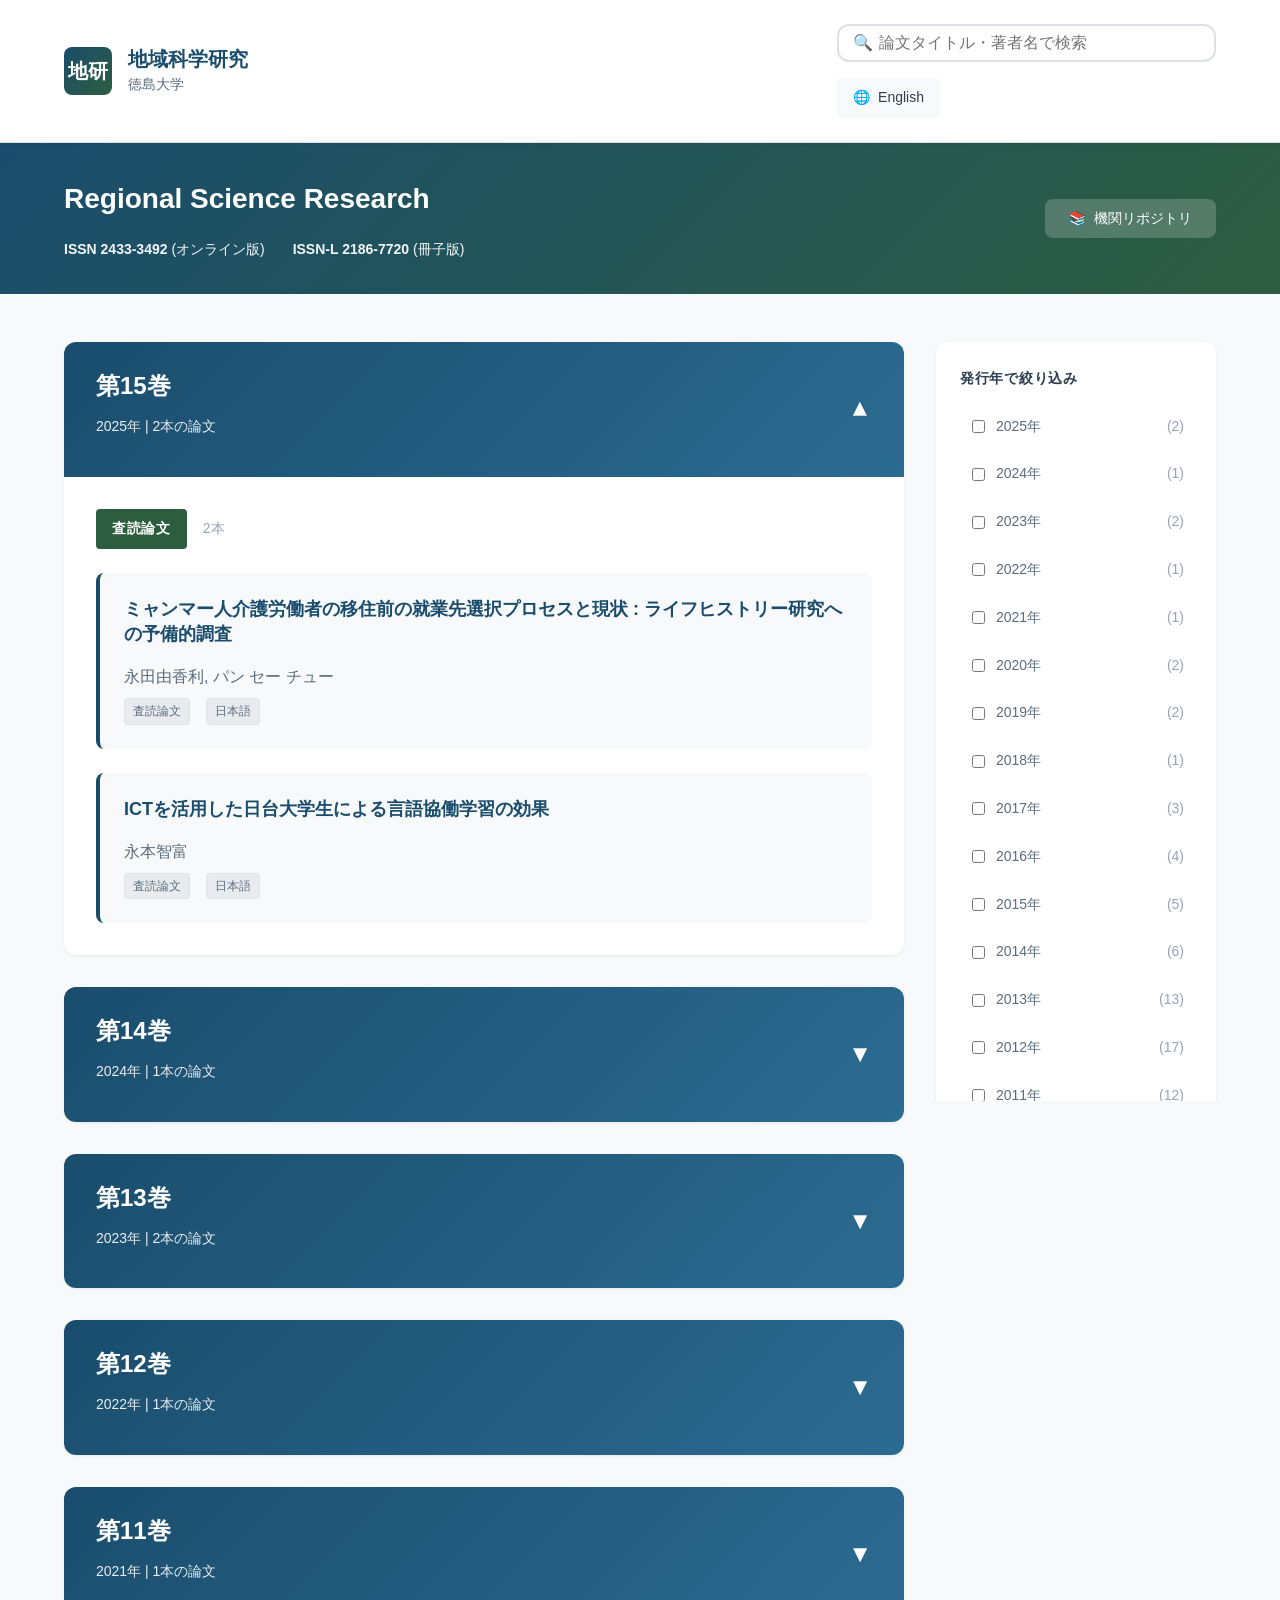
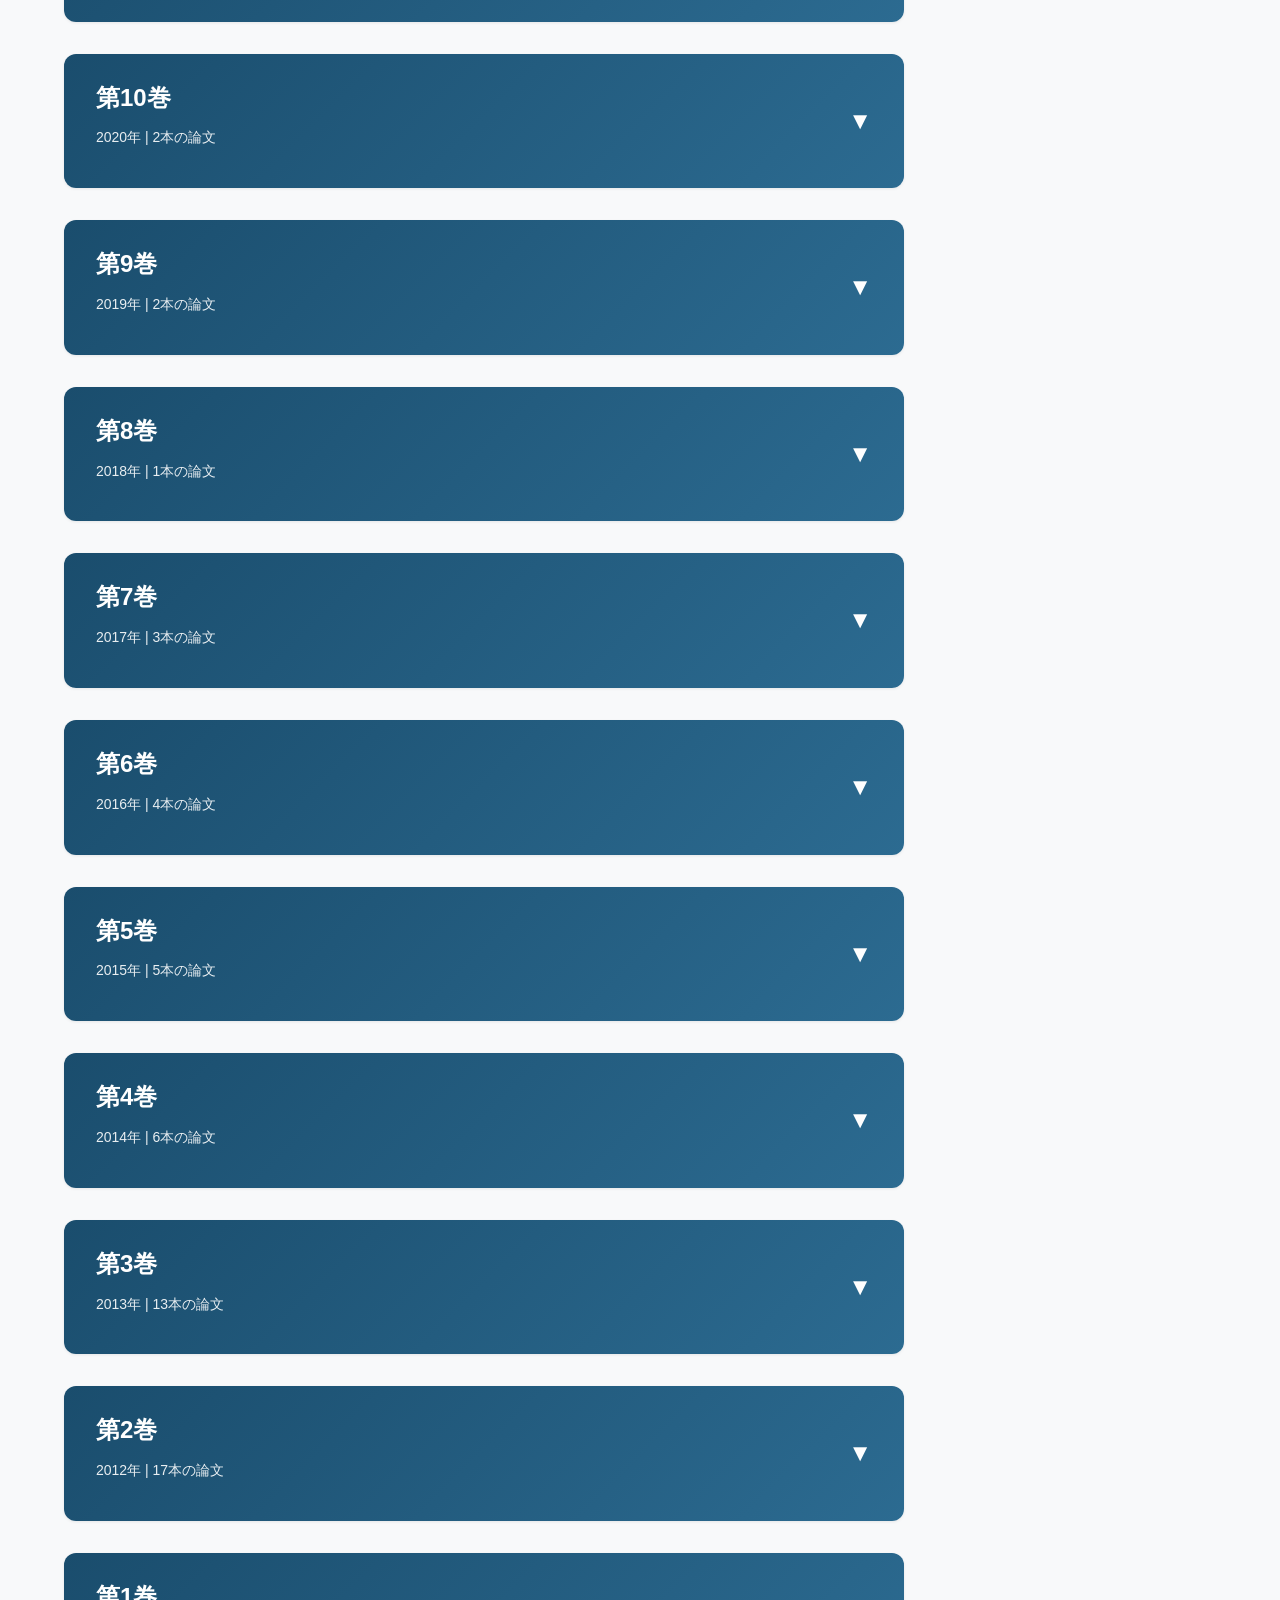
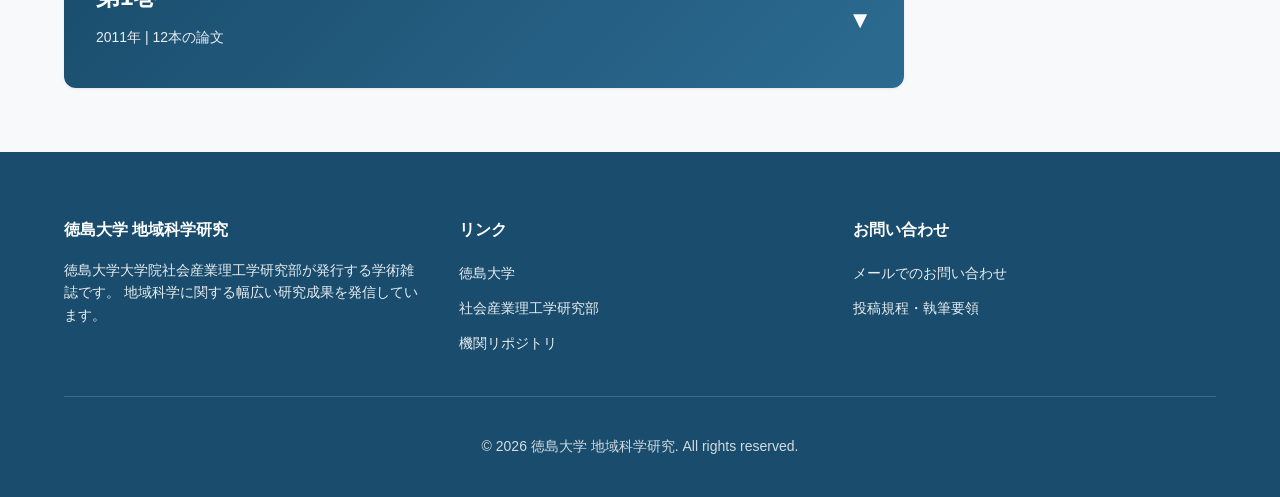
==== commit 35f4b198: "index.html title author check" ====
--- a/Bulletin/index.html
+++ b/Bulletin/index.html
@@ -359,7 +359,7 @@
                         {
                             title: "The Present situation of Elaeocarpus zolloingeri tree planted in Mt. Shiroyama in 2006 : survival and infection status of Elaeocarpus yellows",
                             titleJa: "2006年に徳島市城山に植樹されたホルトノキの苗木の現状 : 生育状況とホルトノキ萎黄病感染状況について",
-                            authors: "Masaya Satoh, Daisuke Minoda, Ryohei Takai, Yusuke Imada, Takaharu Anzai, Ryutaro Tanaka, Eri Shimokome, Ayami Oda, Hajime Nonoichi, Risa Kamae, Shota Okumura, Miyu Hirase, Chihiro Itonaga, Shinzaburo Sano, Hiroaki Nakagawa, Hiro Okada, Mayu Yamagata",
+                            authors: "Masaya Satoh, Daisuke Minoda, Ryohei Takai, Yusuke Imada, Takaharu Anzai, Ryutaro Tanaka, Eri Shimogomi, Ayami Oda, Hajime Nonoichi, Risa Kamae, Shota Okumura, Miyu Hirase, Chihiro Itonaga, Shinzaburo Sano, Hiroaki Nakagawa, Hiro Okada, Mayu Yamagata",
                             authorsJa: "佐藤征弥, 箕田大祐, 高井竜平, 今田悠介, 安西隆治, 田中隆太郎, 下込衣里, 小田彩未, 野々市元, 釜江梨紗, 奥村彰太, 平瀬未悠, 糸永千尋, 佐野慎三郎, 中川寛章, 岡田ひろ, 山形真由",
                             link: "https://repo.lib.tokushima-u.ac.jp/110014",
                             language: "ja",
@@ -719,7 +719,7 @@
                             tags: ["論文"]
                         },
                         {
-                            title: "Moraes’s Garden : (2) Change in the Quality of ‘Essay’",
+                            title: "Moraes's Garden : (2) Change in the Quality of ‘Essay’",
                             titleJa: "モラエスの庭 ― （2）「随想」の変質 ―",
                             authors: "Takayoshi Miyazaki, Masaya Satoh, Motohiro Sakai",
                             authorsJa: "宮崎隆義, 佐藤征弥, 境泉洋",
